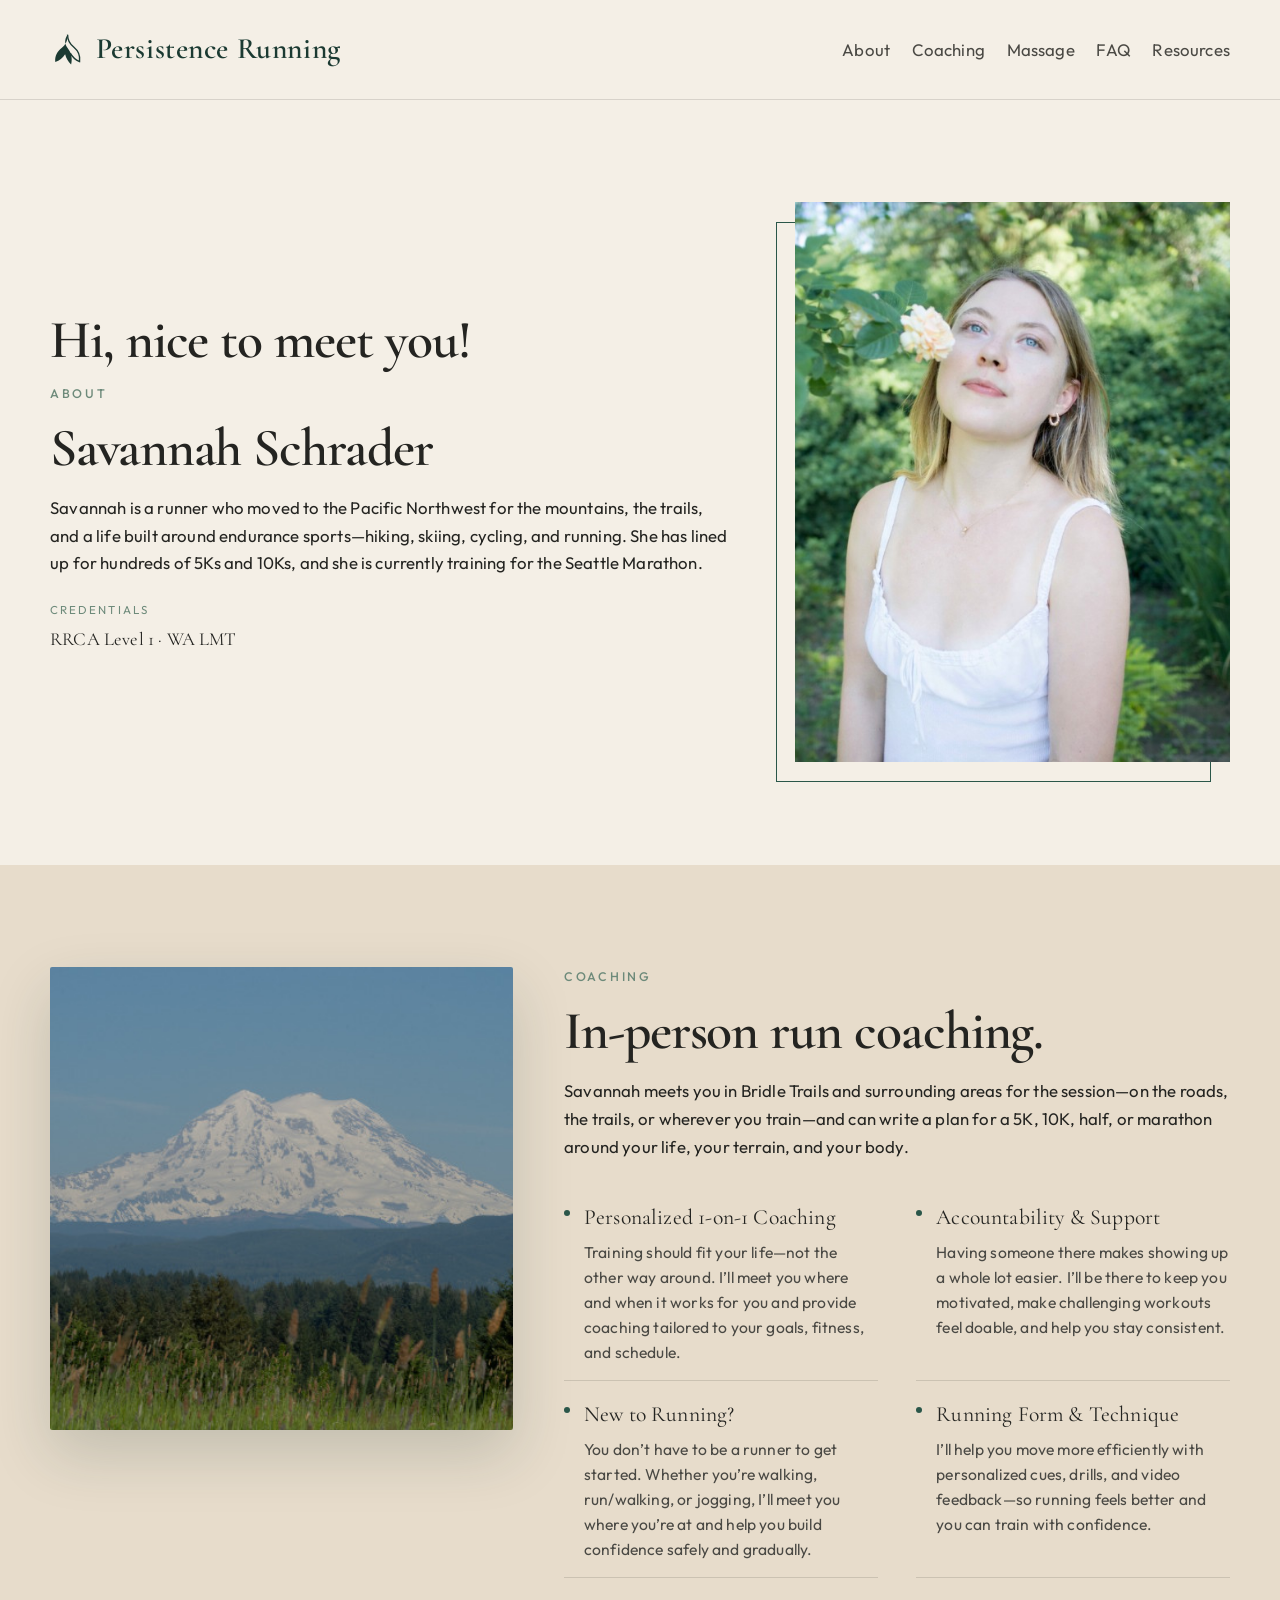
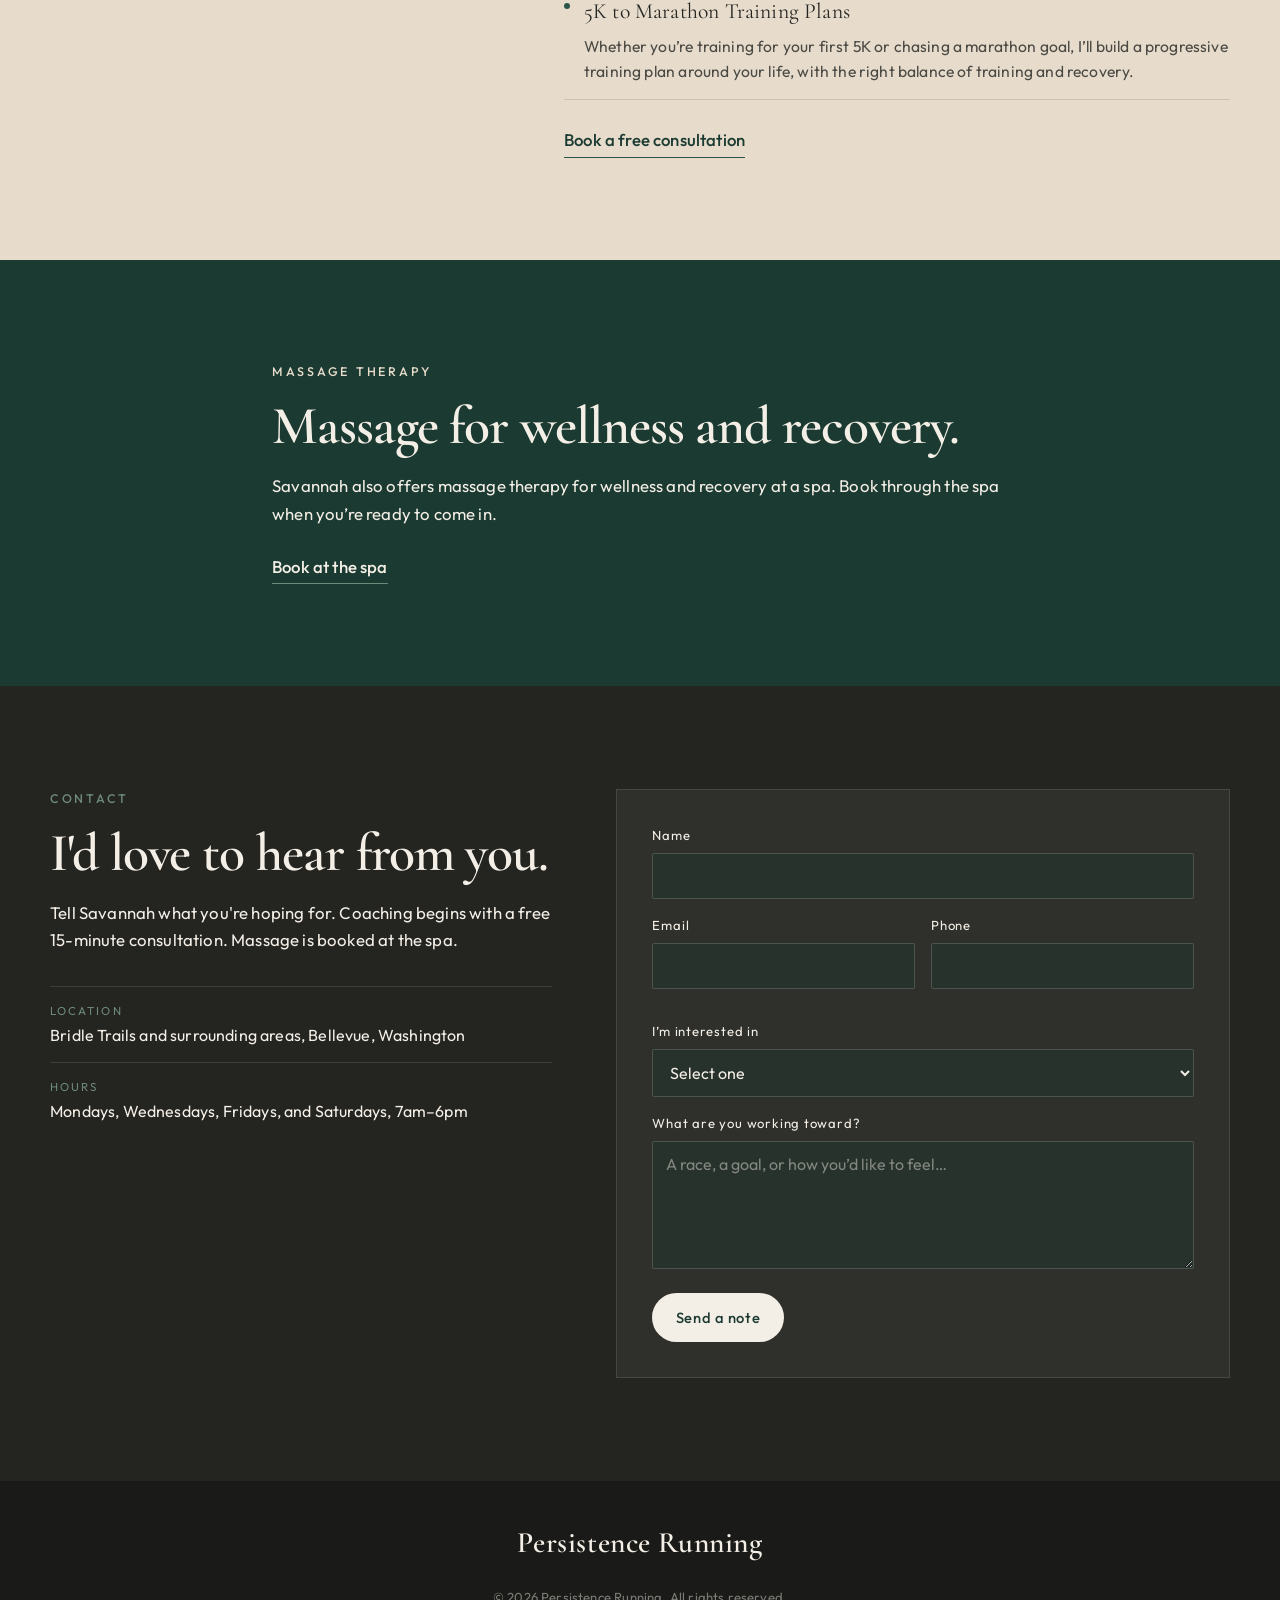
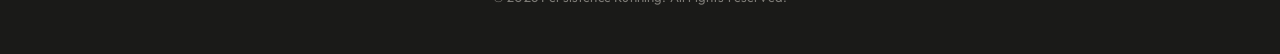
==== index.html @ 487864cf "Make the About greeting a large headline above the About label. Co-authored-by: Cursor <cursoragent@" ====
<!DOCTYPE html>
<html lang="en">
<head>
  <meta charset="UTF-8">
  <meta name="viewport" content="width=device-width, initial-scale=1.0">
  <title>Persistence Running · Bellevue Running Coach &amp; Licensed Massage Therapist</title>
  <meta name="description" content="Persistence Running is a premium Bellevue practice for personalized running coaching and massage therapy. Train with intention. Recover with care.">
  <meta name="theme-color" content="#1B3A32">
  <link rel="icon" href="assets/favicon.svg" type="image/svg+xml">
  <link rel="preconnect" href="https://fonts.googleapis.com">
  <link rel="preconnect" href="https://fonts.gstatic.com" crossorigin>
  <link href="https://fonts.googleapis.com/css2?family=Cormorant+Garamond:ital,wght@0,500;0,600;0,700;1,500;1,600&family=Outfit:wght@300;400;500;600&display=swap" rel="stylesheet">
  <link rel="stylesheet" href="css/styles.css">
</head>
<body>
  <a class="skip-link" href="#main">Skip to content</a>

  <header class="site-header" id="top">
    <div class="nav-wrap">
      <a class="logo" href="#top" aria-label="Persistence Running home">
        <svg class="logo-mark" viewBox="0 0 40 40" aria-hidden="true">
          <path d="M20 3c.4 6.2-2.2 11.4-6.8 15.2C8.4 22 5.2 27.4 6 34c4.8-1.6 8.6-4.6 11.2-8.8 1.2 4.6 3.4 8.4 6.8 11.8 1.8-7.2.2-13.6-4.2-19.2C16.6 13.4 16.2 8.6 20 3z" fill="currentColor"/>
          <path d="M20 3c-.2 5.8 2.8 10.8 7.2 14.4 4.6 3.8 7.4 9 6.4 16.2-4.6-2-8.2-5.2-10.6-9.6" fill="none" stroke="currentColor" stroke-width="1.6"/>
        </svg>
        <span class="logo-type">Persistence Running</span>
      </a>

      <button class="nav-toggle" type="button" aria-expanded="false" aria-controls="site-nav" aria-label="Open menu">
        <span></span>
        <span></span>
        <span></span>
      </button>

      <nav class="site-nav" id="site-nav" aria-label="Primary">
        <a href="#about">About</a>
        <a href="#coaching">Coaching</a>
        <a href="#massage">Massage</a>
        <a href="faq.html">FAQ</a>
        <a href="resources.html">Resources</a>
      </nav>
    </div>
  </header>

  <main id="main">
    <section class="section section-cream" id="about" aria-labelledby="about-heading">
      <div class="section-inner about-grid">
        <div class="about-copy reveal">
          <p class="about-greeting">Hi, nice to meet you!</p>
          <p class="eyebrow">About</p>
          <h1 id="about-heading">Savannah Schrader</h1>
          <p>Savannah is a runner who moved to the Pacific Northwest for the mountains, the trails, and a life built around endurance sports—hiking, skiing, cycling, and running. She has lined up for hundreds of 5Ks and 10Ks, and she is currently training for the Seattle Marathon.</p>
          <dl class="creds">
            <div>
              <dt>Credentials</dt>
              <dd>RRCA Level 1 · WA LMT</dd>
            </div>
          </dl>
        </div>
        <figure class="about-portrait reveal">
          <img src="assets/savannah-about.jpg" alt="Savannah in a garden, looking toward a pale rose">
        </figure>
      </div>
    </section>

    <section class="section section-sage" id="coaching" aria-labelledby="coaching-heading">
      <div class="section-inner coaching-layout">
        <figure class="media-frame coaching-photo reveal">
          <img src="assets/landscape.png" alt="A snow-capped Washington mountain beyond forested hills and a meadow" width="1600" height="1600">
        </figure>
        <div class="coaching-copy reveal">
          <p class="eyebrow">Coaching</p>
          <h2 id="coaching-heading">In-person run coaching.</h2>
          <p>Savannah meets you in Bridle Trails and surrounding areas for the session—on the roads, the trails, or wherever you train—and can write a plan for a 5K, 10K, half, or marathon around your life, your terrain, and your body.</p>
          <ul class="offering-list">
            <li>
              <span class="offering-name">Personalized 1-on-1 Coaching</span>
              <span class="offering-meta">Training should fit your life—not the other way around. I’ll meet you where and when it works for you and provide coaching tailored to your goals, fitness, and schedule.</span>
            </li>
            <li>
              <span class="offering-name">Accountability &amp; Support</span>
              <span class="offering-meta">Having someone there makes showing up a whole lot easier. I’ll be there to keep you motivated, make challenging workouts feel doable, and help you stay consistent.</span>
            </li>
            <li>
              <span class="offering-name">New to Running?</span>
              <span class="offering-meta">You don’t have to be a runner to get started. Whether you’re walking, run/walking, or jogging, I’ll meet you where you’re at and help you build confidence safely and gradually.</span>
            </li>
            <li>
              <span class="offering-name">Running Form &amp; Technique</span>
              <span class="offering-meta">I’ll help you move more efficiently with personalized cues, drills, and video feedback—so running feels better and you can train with confidence.</span>
            </li>
            <li>
              <span class="offering-name">5K to Marathon Training Plans</span>
              <span class="offering-meta">Whether you’re training for your first 5K or chasing a marathon goal, I’ll build a progressive training plan around your life, with the right balance of training and recovery.</span>
            </li>
          </ul>
          <a class="text-link" href="https://calendly.com/savannahschrader65/30min" target="_blank" rel="noopener noreferrer" data-calendly>Book a free consultation</a>
        </div>
      </div>
    </section>

    <section class="section section-forest" id="massage" aria-labelledby="massage-heading">
      <div class="section-inner copy-measure reveal">
        <p class="eyebrow">Massage therapy</p>
        <h2 id="massage-heading">Massage for wellness and recovery.</h2>
        <p>Savannah also offers massage therapy for wellness and recovery at a spa. Book through the spa when you’re ready to come in.</p>
        <a class="text-link text-link-cream" href="https://soleidayspa.zenoti.com/webstoreNew/services/cb7b73e6-0007-4b03-94de-fd883cde5e25" target="_blank" rel="noopener noreferrer">Book at the spa</a>
      </div>
    </section>

    <section class="section section-charcoal" id="contact" aria-labelledby="contact-heading">
      <div class="section-inner contact-grid">
        <div class="contact-copy reveal">
          <p class="eyebrow">Contact</p>
          <h2 id="contact-heading">I'd love to hear from you.</h2>
          <p>Tell Savannah what you're hoping for. Coaching begins with a free 15-minute consultation. Massage is booked at the spa.</p>
          <ul class="contact-details">
            <li>
              <span>Location</span>
              <a href="https://maps.google.com/?q=Bridle+Trails+Bellevue+WA" rel="noopener noreferrer">Bridle Trails and surrounding areas, Bellevue, Washington</a>
            </li>
            <li>
              <span>Hours</span>
              Mondays, Wednesdays, Fridays, and Saturdays, 7am–6pm
            </li>
          </ul>
        </div>

        <form class="contact-form reveal" id="contact-form" novalidate>
          <div class="field">
            <label for="name">Name</label>
            <input id="name" name="name" type="text" autocomplete="name" required>
          </div>
          <div class="field-row">
            <div class="field">
              <label for="email">Email</label>
              <input id="email" name="email" type="email" autocomplete="email" required>
            </div>
            <div class="field">
              <label for="phone">Phone</label>
              <input id="phone" name="phone" type="tel" autocomplete="tel">
            </div>
          </div>
          <div class="field">
            <label for="interest">I’m interested in</label>
            <select id="interest" name="interest" required>
              <option value="">Select one</option>
              <option value="consultation">Free 15-minute consultation</option>
              <option value="coaching">In-person run coaching</option>
              <option value="massage">Massage therapy</option>
              <option value="both">Coaching and massage</option>
            </select>
          </div>
          <div class="field">
            <label for="message">What are you working toward?</label>
            <textarea id="message" name="message" rows="4" required placeholder="A race, a goal, or how you’d like to feel…"></textarea>
          </div>
          <p class="form-error" id="form-error" hidden role="alert"></p>
          <button class="btn btn-cream" type="submit">Send a note</button>
        </form>

        <div class="form-success" id="form-success" hidden tabindex="-1">
          <p class="eyebrow">Received</p>
          <h3>Thank you. Savannah will be in touch.</h3>
        </div>
      </div>
    </section>
  </main>

  <footer class="site-footer">
    <div class="footer-inner">
      <p class="logo-type">Persistence Running</p>
      <p class="footer-fine">© <span id="year"></span> Persistence Running. All rights reserved.</p>
    </div>
  </footer>

  <script src="js/main.js"></script>
</body>
</html>
---- css/styles.css ----
:root {
  --forest: #1b3a32;
  --forest-mid: #2a5649;
  --sage: #6d8a7a;
  --cream: #f4efe6;
  --cream-deep: #e7dccb;
  --charcoal: #242421;
  --charcoal-soft: #4a4944;
  --ink: #1f1e1b;
  --white: #fbf8f2;
  --line: rgba(36, 36, 33, 0.14);
  --shadow: 0 24px 60px rgba(27, 58, 50, 0.18);
  --serif: "Cormorant Garamond", "Times New Roman", serif;
  --sans: "Outfit", system-ui, sans-serif;
  --header-h: 6.25rem;
  --ease: cubic-bezier(0.22, 1, 0.36, 1);
}

*,
*::before,
*::after {
  box-sizing: border-box;
}

html {
  scroll-behavior: smooth;
}

body {
  margin: 0;
  color: var(--charcoal);
  background: var(--cream);
  font-family: var(--sans);
  font-weight: 400;
  font-size: 1.05rem;
  line-height: 1.65;
  letter-spacing: 0.01em;
}

img {
  max-width: 100%;
  height: auto;
  display: block;
}

a {
  color: inherit;
}

h1,
h2,
h3 {
  font-family: var(--serif);
  font-weight: 600;
  line-height: 1.12;
  letter-spacing: -0.02em;
  margin: 0 0 1rem;
}

h1 {
  font-size: clamp(2.8rem, 7vw, 5.6rem);
}

.section h1,
h2 {
  font-size: clamp(2rem, 4.4vw, 3.35rem);
}

p {
  margin: 0 0 1.15rem;
}

p:last-child {
  margin-bottom: 0;
}

.skip-link {
  position: absolute;
  left: 1rem;
  top: -4rem;
  z-index: 100;
  background: var(--cream);
  color: var(--forest);
  padding: 0.6rem 1rem;
}

.skip-link:focus {
  top: 1rem;
}

.eyebrow {
  margin: 0 0 0.85rem;
  font-size: 0.78rem;
  font-weight: 500;
  letter-spacing: 0.22em;
  text-transform: uppercase;
  color: var(--sage);
}

.about-greeting {
  font-family: var(--serif);
  font-weight: 600;
  font-size: clamp(2rem, 4.4vw, 3.35rem);
  line-height: 1.12;
  letter-spacing: -0.02em;
  text-transform: none;
  color: inherit;
  margin: 0 0 0.85rem;
}

.about-copy h1 {
  margin-top: 0;
}

.lede {
  max-width: 36rem;
  font-size: 1.12rem;
  font-weight: 300;
  color: rgba(244, 239, 230, 0.86);
}

.btn {
  display: inline-flex;
  align-items: center;
  justify-content: center;
  min-height: 3.1rem;
  padding: 0.7rem 1.4rem;
  border: 1px solid transparent;
  border-radius: 999px;
  font-family: var(--sans);
  font-size: 0.92rem;
  font-weight: 500;
  letter-spacing: 0.04em;
  text-decoration: none;
  cursor: pointer;
  transition: transform 0.25s var(--ease), background 0.25s var(--ease), color 0.25s var(--ease), border-color 0.25s var(--ease);
}

.btn:hover {
  transform: translateY(-1px);
}

.btn-cream {
  background: var(--cream);
  color: var(--forest);
}

.btn-cream:hover {
  background: var(--white);
}

.btn-ghost {
  background: transparent;
  border-color: rgba(244, 239, 230, 0.45);
  color: var(--cream);
}

.btn-ghost:hover {
  border-color: var(--cream);
  background: rgba(244, 239, 230, 0.08);
}

.text-link {
  display: inline-flex;
  margin-top: 0.4rem;
  color: var(--forest);
  font-weight: 500;
  text-decoration: none;
  border-bottom: 1px solid var(--forest-mid);
  padding-bottom: 0.15rem;
}

.text-link-cream {
  color: var(--cream);
  border-bottom-color: var(--sage);
}

.site-header {
  position: sticky;
  top: 0;
  z-index: 40;
  height: var(--header-h);
  overflow: visible;
  background: var(--cream);
  border-bottom: 1px solid var(--line);
}

.nav-wrap {
  width: min(1180px, calc(100% - 2rem));
  height: 100%;
  margin: 0 auto;
  display: flex;
  align-items: center;
  justify-content: space-between;
  gap: 1rem;
}

.logo {
  display: flex;
  align-items: center;
  gap: 0.65rem;
  color: var(--forest);
  text-decoration: none;
}

.logo-mark {
  width: 2.2rem;
  height: 2.2rem;
}

.logo-type {
  font-family: var(--serif);
  font-size: 1.85rem;
  font-weight: 600;
  letter-spacing: 0.02em;
}

.site-nav {
  display: flex;
  align-items: center;
  gap: 1.35rem;
}

.site-nav a {
  color: var(--charcoal-soft);
  text-decoration: none;
  font-size: 1.05rem;
  font-weight: 400;
}

.site-nav a:hover,
.site-nav a:focus-visible,
.site-nav a[aria-current="page"] {
  color: var(--forest);
}

.nav-cta {
  padding: 0.55rem 1rem;
  border-radius: 999px;
  background: var(--forest);
  color: var(--cream) !important;
}

.nav-toggle {
  display: none;
  width: 2.6rem;
  height: 2.6rem;
  padding: 0;
  border: 0;
  background: transparent;
  cursor: pointer;
}

.nav-toggle span {
  display: block;
  width: 1.3rem;
  height: 1.5px;
  margin: 5px auto;
  background: var(--forest);
  transition: transform 0.25s var(--ease), opacity 0.2s ease;
}

.hero {
  display: flex;
  align-items: center;
  justify-content: center;
  height: min(70vh, 38rem);
  overflow: hidden;
  background: #c5d2de;
}

.hero-photo {
  display: block;
  width: auto;
  height: 100%;
  max-width: 100%;
  object-fit: contain;
  object-position: center;
}

.hero-place {
  position: absolute;
  top: 2.2rem;
  right: 4%;
  margin: 0;
  writing-mode: vertical-rl;
  transform: rotate(180deg);
  letter-spacing: 0.28em;
  text-transform: uppercase;
  font-size: 0.72rem;
  color: rgba(244, 239, 230, 0.72);
}

.hero-copy {
  position: relative;
  z-index: 1;
  width: min(1180px, calc(100% - 2rem));
  margin: 0 auto 4.2rem;
}

.hero-copy .eyebrow {
  color: var(--cream-deep);
}

.hero-actions {
  display: flex;
  flex-wrap: wrap;
  gap: 0.8rem;
  margin-top: 1.8rem;
}

.site-intro {
  padding: 0;
  background: var(--forest);
  color: var(--cream);
}

.site-intro .eyebrow {
  color: var(--cream-deep);
}

.site-intro h1 {
  max-width: 16ch;
  font-size: clamp(2.2rem, 5.6vw, 4.2rem);
  color: var(--cream);
}

.intro-lede {
  max-width: 38rem;
  margin-bottom: 0;
  font-size: 1.12rem;
  font-weight: 300;
  color: rgba(244, 239, 230, 0.86);
}

.intro-links {
  display: flex;
  flex-wrap: wrap;
  gap: 0.7rem;
  margin: 1.8rem 0 0;
  padding: 0;
  list-style: none;
}

.intro-links a {
  display: inline-flex;
  align-items: center;
  min-height: 2.6rem;
  padding: 0.4rem 1rem;
  border: 1px solid rgba(244, 239, 230, 0.35);
  border-radius: 999px;
  color: var(--cream);
  text-decoration: none;
  font-size: 0.92rem;
}

.intro-links a:hover,
.intro-links a:focus-visible {
  background: rgba(244, 239, 230, 0.1);
  border-color: var(--cream);
}

.section {
  padding: clamp(4.5rem, 8vw, 7.5rem) 0;
}

.section-inner {
  width: min(1180px, calc(100% - 2rem));
  margin: 0 auto;
}

.section-cream {
  background: var(--cream);
}

.section-forest {
  background: var(--forest);
  color: var(--cream);
}

.section-forest .eyebrow {
  color: var(--cream-deep);
}

.section-sage {
  background: var(--cream-deep);
}

.section-charcoal {
  background: var(--charcoal);
  color: var(--cream);
}

.section-charcoal .eyebrow {
  color: var(--sage);
}

.split {
  display: grid;
  grid-template-columns: 0.92fr 1.08fr;
  gap: clamp(2rem, 5vw, 4.5rem);
  align-items: center;
}

.split-start {
  align-items: start;
}

.coaching-layout {
  display: grid;
  grid-template-columns: minmax(16rem, 0.82fr) 1.18fr;
  gap: clamp(1.8rem, 4vw, 3.5rem);
  align-items: start;
}

.coaching-photo {
  position: sticky;
  top: calc(var(--header-h) + 1.2rem);
}

.media-frame.coaching-photo img {
  width: 100%;
  height: auto;
  object-fit: contain;
}

.split-reverse {
  grid-template-columns: 1.08fr 0.92fr;
}

.copy-measure {
  max-width: 46rem;
}

.split-reverse .media-frame {
  order: 2;
}

.media-frame {
  margin: 0;
}

.media-frame img {
  width: 100%;
  height: min(70vh, 560px);
  object-fit: cover;
  border-radius: 2px;
  box-shadow: var(--shadow);
}

.offering-list {
  list-style: none;
  margin: 1.5rem 0 1.25rem;
  padding: 0;
  display: grid;
  grid-template-columns: 1fr 1fr;
  column-gap: 2.4rem;
}

.offering-list li {
  display: grid;
  grid-template-columns: 0.7rem 1fr;
  column-gap: 0.55rem;
  row-gap: 0.28rem;
  align-content: start;
  padding: 0.95rem 0;
  border-bottom: 1px solid var(--line);
}

.offering-list li::before {
  content: "";
  width: 6px;
  height: 6px;
  margin-top: 0.62rem;
  border-radius: 50%;
  background: var(--forest-mid);
}

.offering-list .offering-name,
.offering-list .offering-meta {
  grid-column: 2;
}

.offering-list li:last-child {
  grid-column: 1 / -1;
}

.offering-name {
  font-family: var(--serif);
  font-size: 1.35rem;
}

.offering-meta {
  font-size: 0.98rem;
  line-height: 1.6;
  color: var(--charcoal-soft);
}

.faq-list {
  margin-top: 1.8rem;
  border-top: 1px solid var(--line);
}

.faq-list details {
  border-bottom: 1px solid var(--line);
}

.faq-list summary {
  cursor: pointer;
  font-family: var(--serif);
  font-size: 1.35rem;
  padding: 1.15rem 0;
  list-style: none;
}

.faq-list summary::-webkit-details-marker {
  display: none;
}

.faq-list details p {
  margin: 0 0 1.2rem;
  color: var(--charcoal-soft);
}

.resource-page {
  min-height: calc(100vh - var(--header-h) - 8rem);
}

.resource-groups {
  display: grid;
  gap: clamp(2.4rem, 5vw, 4rem);
  margin-top: 2.2rem;
}

.resource-group h3 {
  font-size: clamp(1.6rem, 3vw, 2.1rem);
  margin-bottom: 0.35rem;
}

.resource-list {
  list-style: none;
  margin: 0.8rem 0 0;
  padding: 0;
  border-top: 1px solid var(--line);
}

.resource-list:empty::after {
  display: block;
  padding: 1.1rem 0;
  color: var(--charcoal-soft);
  content: attr(data-empty);
}

.resource-list li {
  border-bottom: 1px solid var(--line);
}

.resource-list a {
  display: grid;
  gap: 0.2rem;
  padding: 1rem 0;
  text-decoration: none;
}

.resource-list a:hover .resource-title,
.resource-list a:focus-visible .resource-title {
  color: var(--forest-mid);
}

.resource-title {
  font-family: var(--serif);
  font-size: 1.35rem;
  color: var(--ink);
}

.resource-note {
  font-size: 0.92rem;
  color: var(--charcoal-soft);
}

.about-grid {
  display: grid;
  grid-template-columns: 1.22fr 0.78fr;
  gap: clamp(2rem, 5vw, 4.5rem);
  align-items: center;
}

.about-portrait {
  position: relative;
  margin: 0;
}

.about-portrait::after {
  content: "";
  position: absolute;
  inset: 1.2rem 1.2rem -1.2rem -1.2rem;
  border: 1px solid var(--forest-mid);
  z-index: 0;
}

.about-portrait img {
  position: relative;
  z-index: 1;
  width: 100%;
  height: min(68vh, 560px);
  object-fit: cover;
  object-position: 58% 28%;
}

.creds {
  display: grid;
  grid-template-columns: 1fr;
  gap: 1rem;
  margin: 1.4rem 0 0;
}

.creds dt {
  font-size: 0.72rem;
  letter-spacing: 0.18em;
  text-transform: uppercase;
  color: var(--sage);
}

.creds dd {
  margin: 0.35rem 0 0;
  font-family: var(--serif);
  font-size: 1.15rem;
}

.contact-grid {
  display: grid;
  grid-template-columns: 0.9fr 1.1fr;
  gap: clamp(2rem, 5vw, 4.5rem);
  align-items: start;
}

.contact-details {
  list-style: none;
  margin: 2rem 0 0;
  padding: 0;
}

.contact-details li {
  display: grid;
  gap: 0.15rem;
  padding: 0.85rem 0;
  border-top: 1px solid rgba(244, 239, 230, 0.12);
  font-size: 1rem;
}

.contact-details span {
  font-size: 0.72rem;
  letter-spacing: 0.18em;
  text-transform: uppercase;
  color: var(--sage);
}

.contact-details a {
  color: var(--cream);
  text-decoration: none;
}

.contact-form,
.form-success {
  background: rgba(244, 239, 230, 0.05);
  border: 1px solid rgba(244, 239, 230, 0.12);
  padding: clamp(1.4rem, 3vw, 2.2rem);
}

.field,
.field-row {
  margin-bottom: 1rem;
}

.field-row {
  display: grid;
  grid-template-columns: 1fr 1fr;
  gap: 1rem;
}

.field label {
  display: block;
  margin-bottom: 0.4rem;
  font-size: 0.82rem;
  letter-spacing: 0.06em;
}

.field input,
.field select,
.field textarea {
  width: 100%;
  border: 1px solid rgba(244, 239, 230, 0.18);
  background: rgba(27, 58, 50, 0.35);
  color: var(--cream);
  border-radius: 2px;
  padding: 0.75rem 0.8rem;
  font-family: var(--sans);
  font-size: 1rem;
  color-scheme: dark;
}

.field option {
  color: var(--charcoal);
  background: var(--cream);
}

.field textarea {
  resize: vertical;
  min-height: 8rem;
}

.field input::placeholder,
.field textarea::placeholder {
  color: rgba(244, 239, 230, 0.45);
}

.field input:focus,
.field select:focus,
.field textarea:focus {
  outline: 2px solid var(--cream-deep);
  outline-offset: 2px;
}

.field input.is-invalid,
.field select.is-invalid,
.field textarea.is-invalid {
  border-color: #e2b7a4;
}

.form-error {
  color: #e2b7a4;
  font-size: 0.9rem;
}

.form-success h3 {
  font-size: 2rem;
}

.form-success[hidden],
.contact-form[hidden] {
  display: none;
}

.site-footer {
  background: #1a1a18;
  color: rgba(244, 239, 230, 0.72);
  padding: 2.4rem 0 2.8rem;
  text-align: center;
}

.footer-inner {
  width: min(1180px, calc(100% - 2rem));
  margin: 0 auto;
}

.site-footer .logo-type {
  color: var(--cream);
  margin-bottom: 0.4rem;
}

.footer-fine {
  margin-top: 1.2rem;
  font-size: 0.82rem;
  color: rgba(244, 239, 230, 0.45);
}

.reveal {
  opacity: 0;
  transform: translateY(18px);
  animation: rise 0.8s var(--ease) forwards;
}

.reveal:nth-child(2) {
  animation-delay: 0.08s;
}

.reveal:nth-child(3) {
  animation-delay: 0.16s;
}

@keyframes rise {
  to {
    opacity: 1;
    transform: none;
  }
}

:focus-visible {
  outline: 2px solid var(--forest-mid);
  outline-offset: 3px;
}

@media (max-width: 1100px) {
  .nav-toggle {
    display: block;
    z-index: 60;
  }

  .site-nav {
    position: fixed;
    top: 0;
    left: 0;
    right: 0;
    bottom: 0;
    z-index: 50;
    width: 100%;
    height: 100vh;
    height: 100dvh;
    display: flex;
    flex-direction: column;
    justify-content: center;
    align-items: flex-start;
    gap: 1.4rem;
    padding: 5rem 2rem 2rem;
    background: var(--cream);
    transform: translateX(100%);
    transition: transform 0.35s var(--ease);
  }

  .site-nav.is-open {
    transform: none;
  }

  .site-nav a {
    font-family: var(--serif);
    font-size: 2rem;
    color: var(--forest);
  }

  .nav-cta {
    margin-top: 0.4rem;
    font-family: var(--sans) !important;
    font-size: 1rem !important;
  }

  .nav-toggle[aria-expanded="true"] span:nth-child(1) {
    transform: translateY(6.5px) rotate(45deg);
  }

  .nav-toggle[aria-expanded="true"] span:nth-child(2) {
    opacity: 0;
  }

  .nav-toggle[aria-expanded="true"] span:nth-child(3) {
    transform: translateY(-6.5px) rotate(-45deg);
  }
}

@media (max-width: 900px) {
  .split,
  .split-reverse,
  .about-grid,
  .contact-grid,
  .creds,
  .field-row,
  .offering-list,
  .coaching-layout {
    grid-template-columns: 1fr;
  }

  .split-reverse .media-frame {
    order: 0;
  }

  .hero-place {
    display: none;
  }

  .hero-copy {
    margin-bottom: 3.4rem;
  }

  .coaching-photo {
    position: static;
  }

  .about-portrait {
    order: -1;
  }

  .about-portrait::after {
    display: none;
  }

  .about-portrait img {
    height: 52vw;
    min-height: 240px;
  }
}

@media (prefers-reduced-motion: reduce) {
  html {
    scroll-behavior: auto;
  }

  .reveal,
  .btn {
    animation: none;
    opacity: 1;
    transform: none;
    transition: none;
  }
}
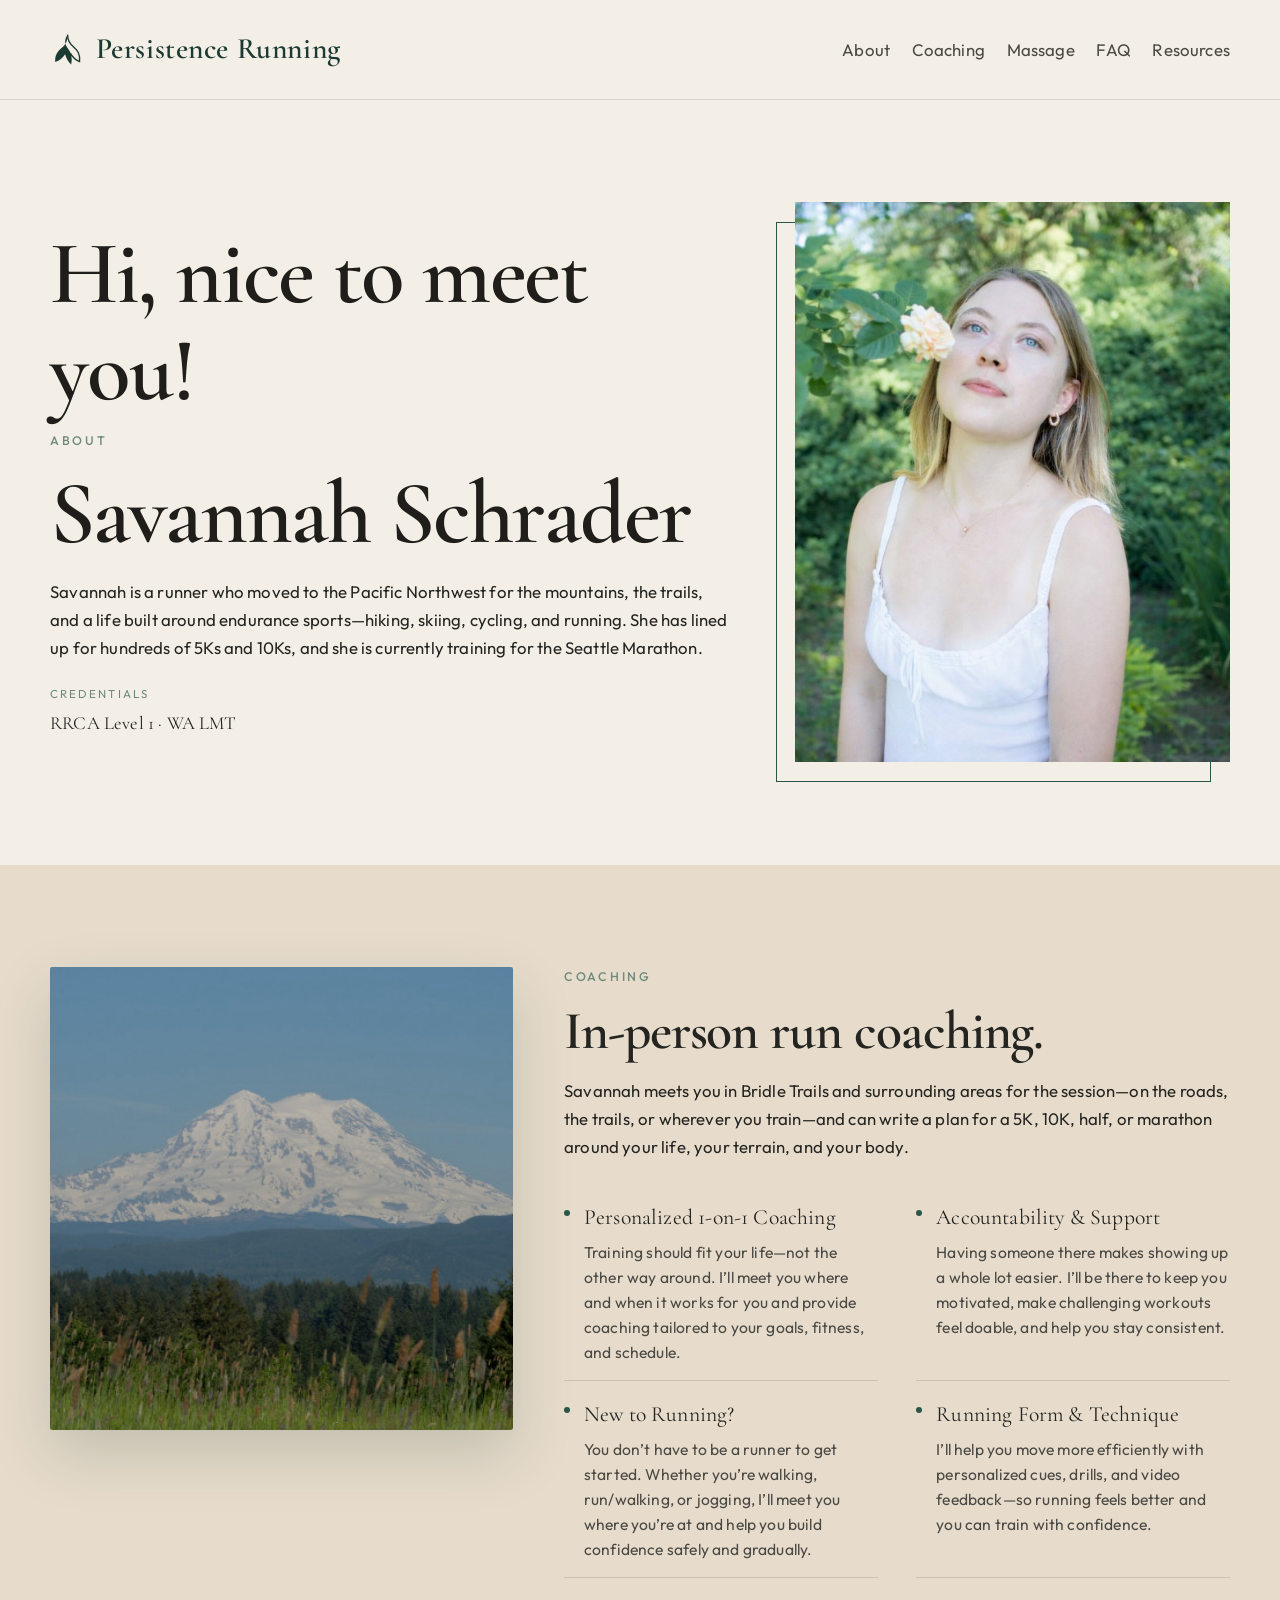
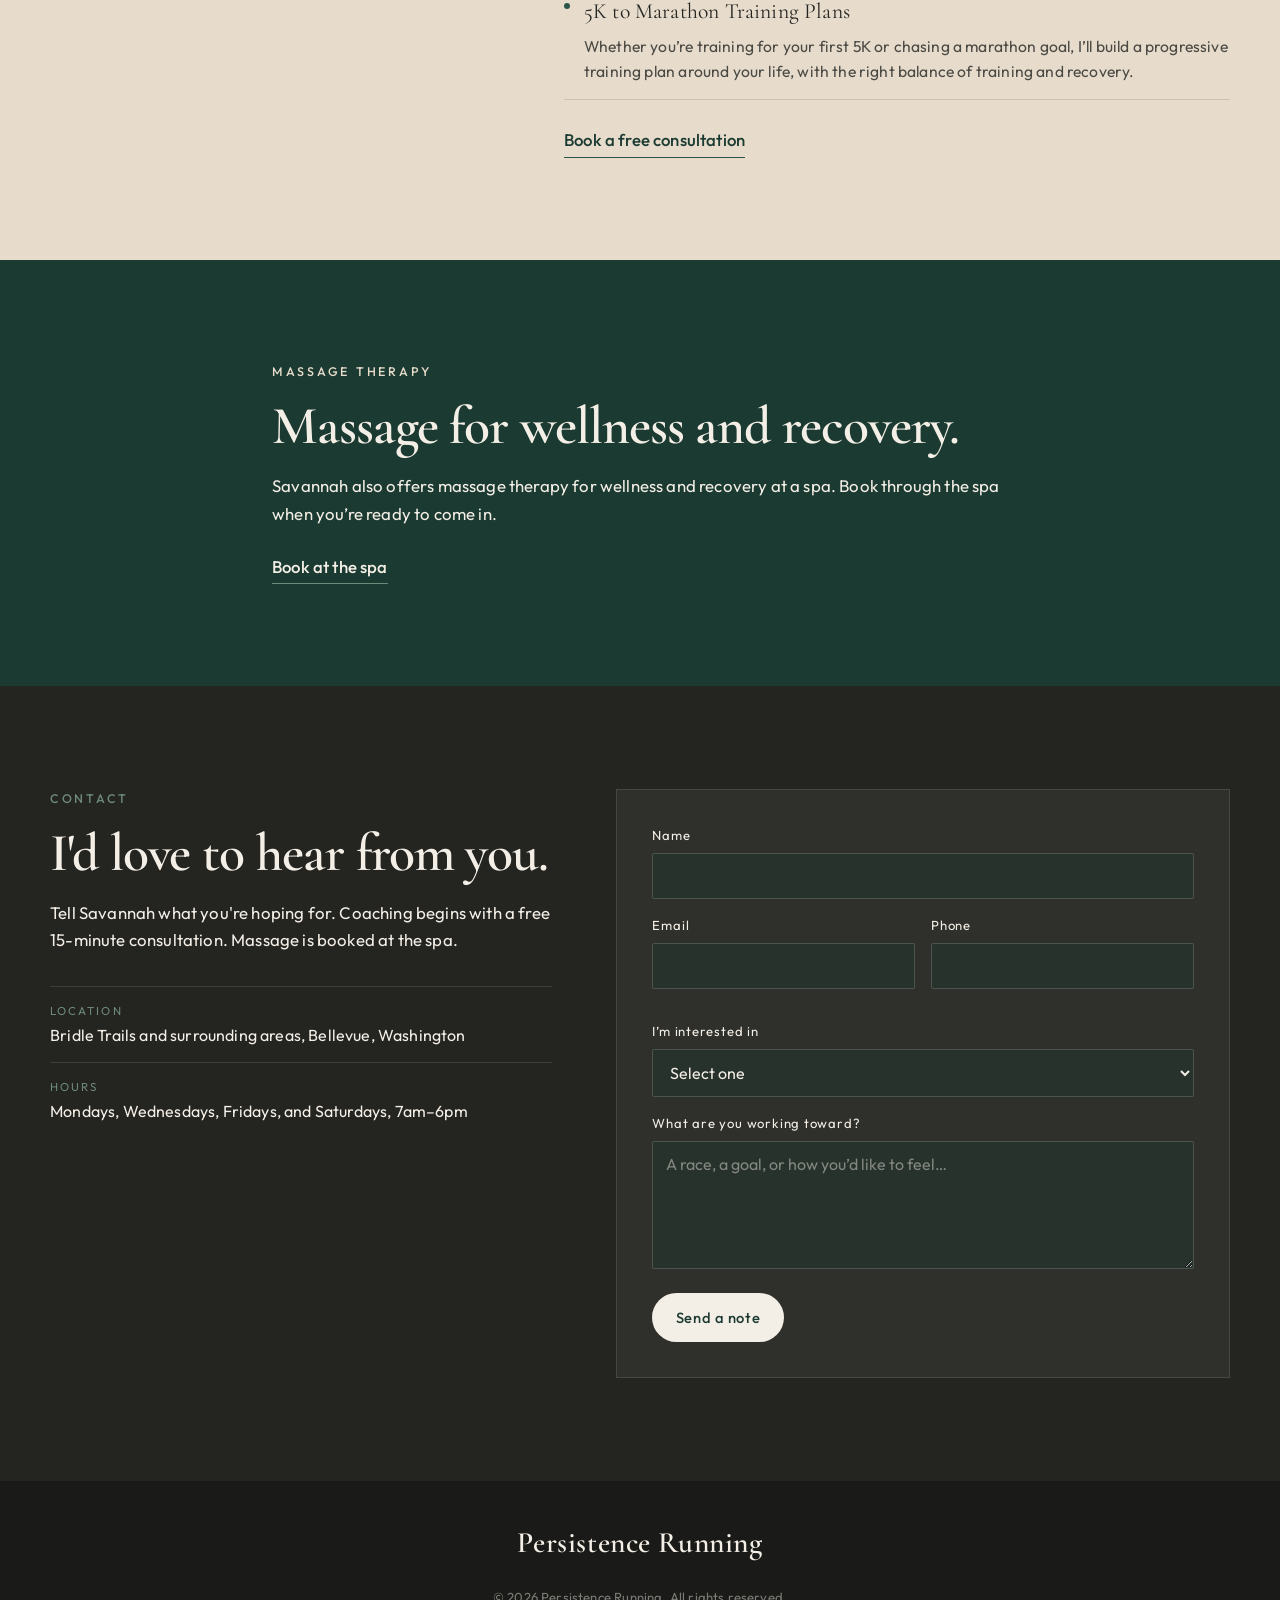
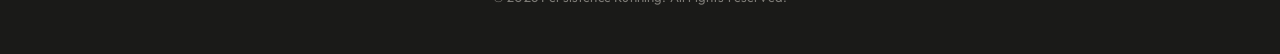
==== commit 94aa4ea9: "Match the About greeting to the same large type as the name. Co-authored-by: Cursor <cursoragent@cur" ====
--- a/index.html
+++ b/index.html
@@ -45,9 +45,9 @@
     <section class="section section-cream" id="about" aria-labelledby="about-heading">
       <div class="section-inner about-grid">
         <div class="about-copy reveal">
-          <p class="about-greeting">Hi, nice to meet you!</p>
+          <p class="about-display">Hi, nice to meet you!</p>
           <p class="eyebrow">About</p>
-          <h1 id="about-heading">Savannah Schrader</h1>
+          <h1 id="about-heading" class="about-display">Savannah Schrader</h1>
           <p>Savannah is a runner who moved to the Pacific Northwest for the mountains, the trails, and a life built around endurance sports—hiking, skiing, cycling, and running. She has lined up for hundreds of 5Ks and 10Ks, and she is currently training for the Seattle Marathon.</p>
           <dl class="creds">
             <div>
--- a/css/styles.css
+++ b/css/styles.css
@@ -97,19 +97,19 @@
   color: var(--sage);
 }
 
-.about-greeting {
+.about-copy .about-display {
   font-family: var(--serif);
   font-weight: 600;
-  font-size: clamp(2rem, 4.4vw, 3.35rem);
-  line-height: 1.12;
+  font-size: clamp(2.8rem, 7vw, 5.6rem);
+  line-height: 1.08;
   letter-spacing: -0.02em;
   text-transform: none;
-  color: inherit;
-  margin: 0 0 0.85rem;
-}
-
-.about-copy h1 {
-  margin-top: 0;
+  color: var(--ink);
+  margin: 0 0 0.75rem;
+}
+
+.about-copy h1.about-display {
+  margin-bottom: 1rem;
 }
 
 .lede {
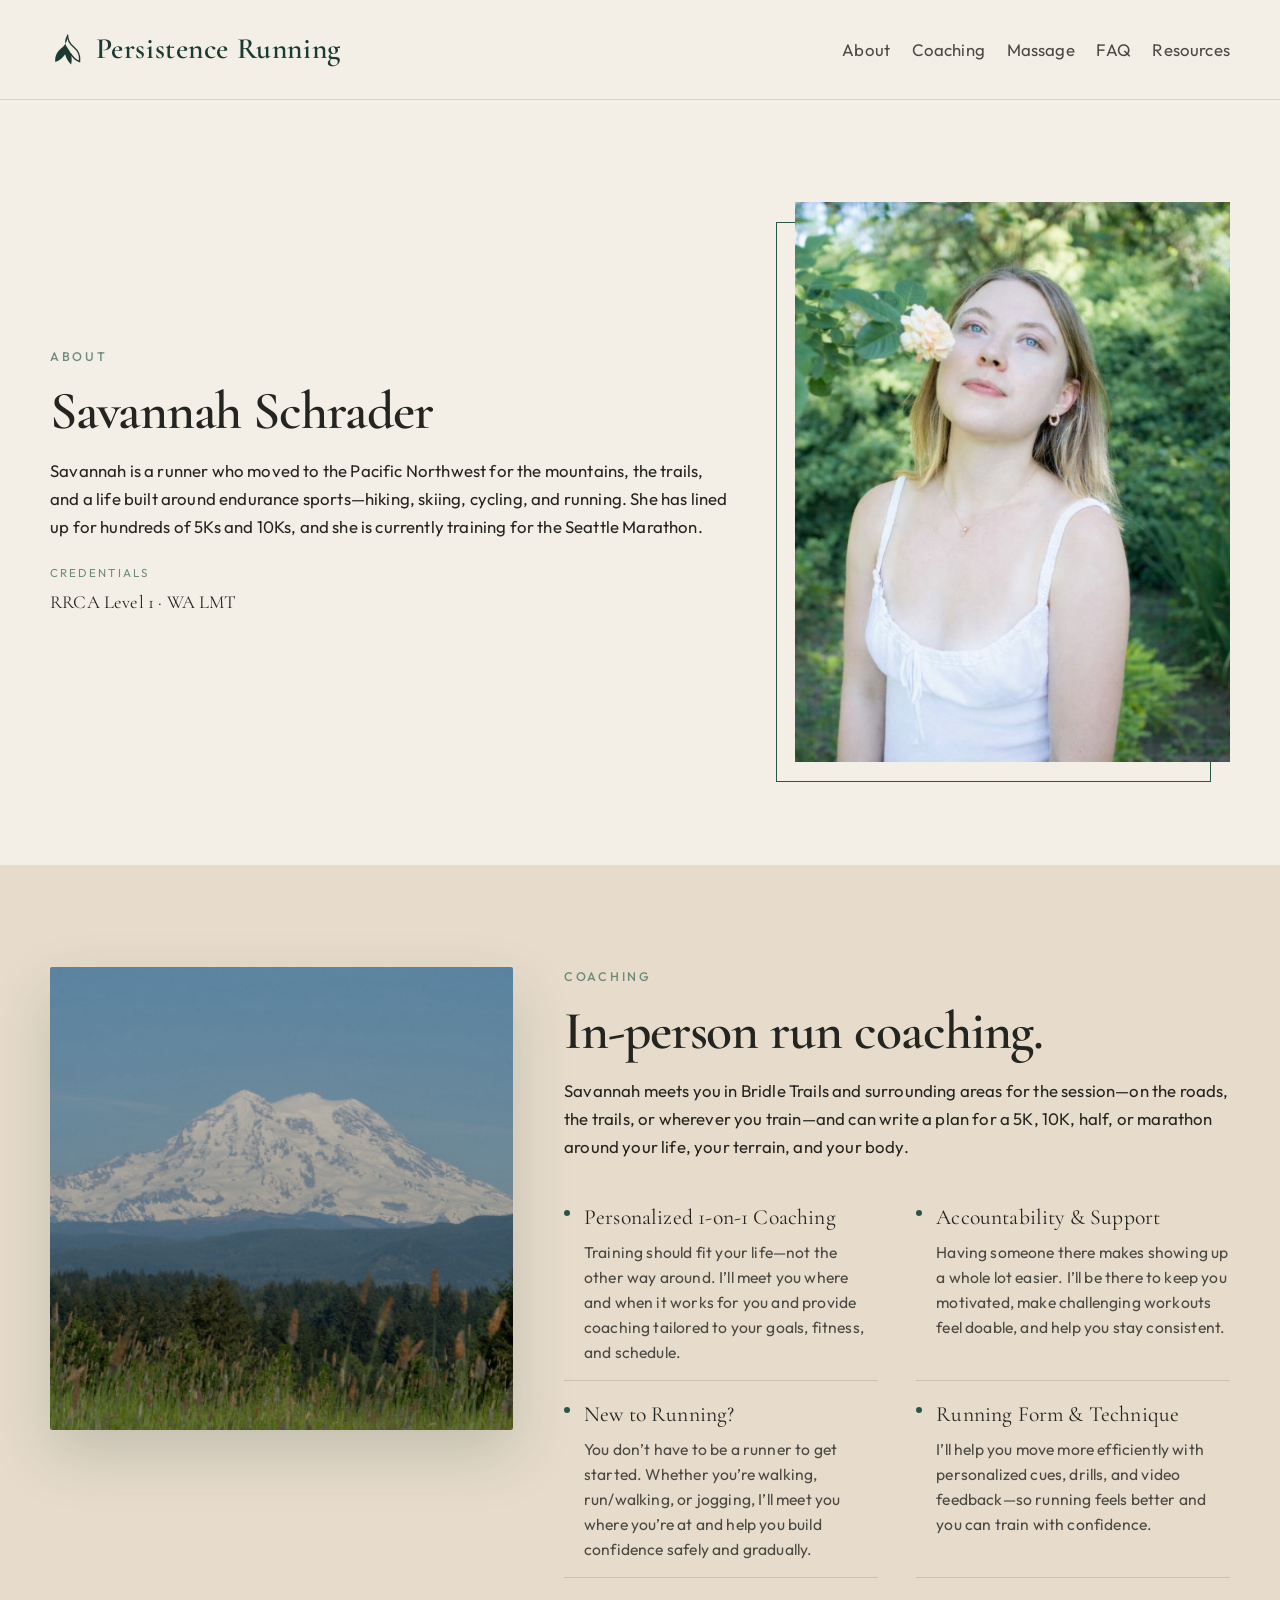
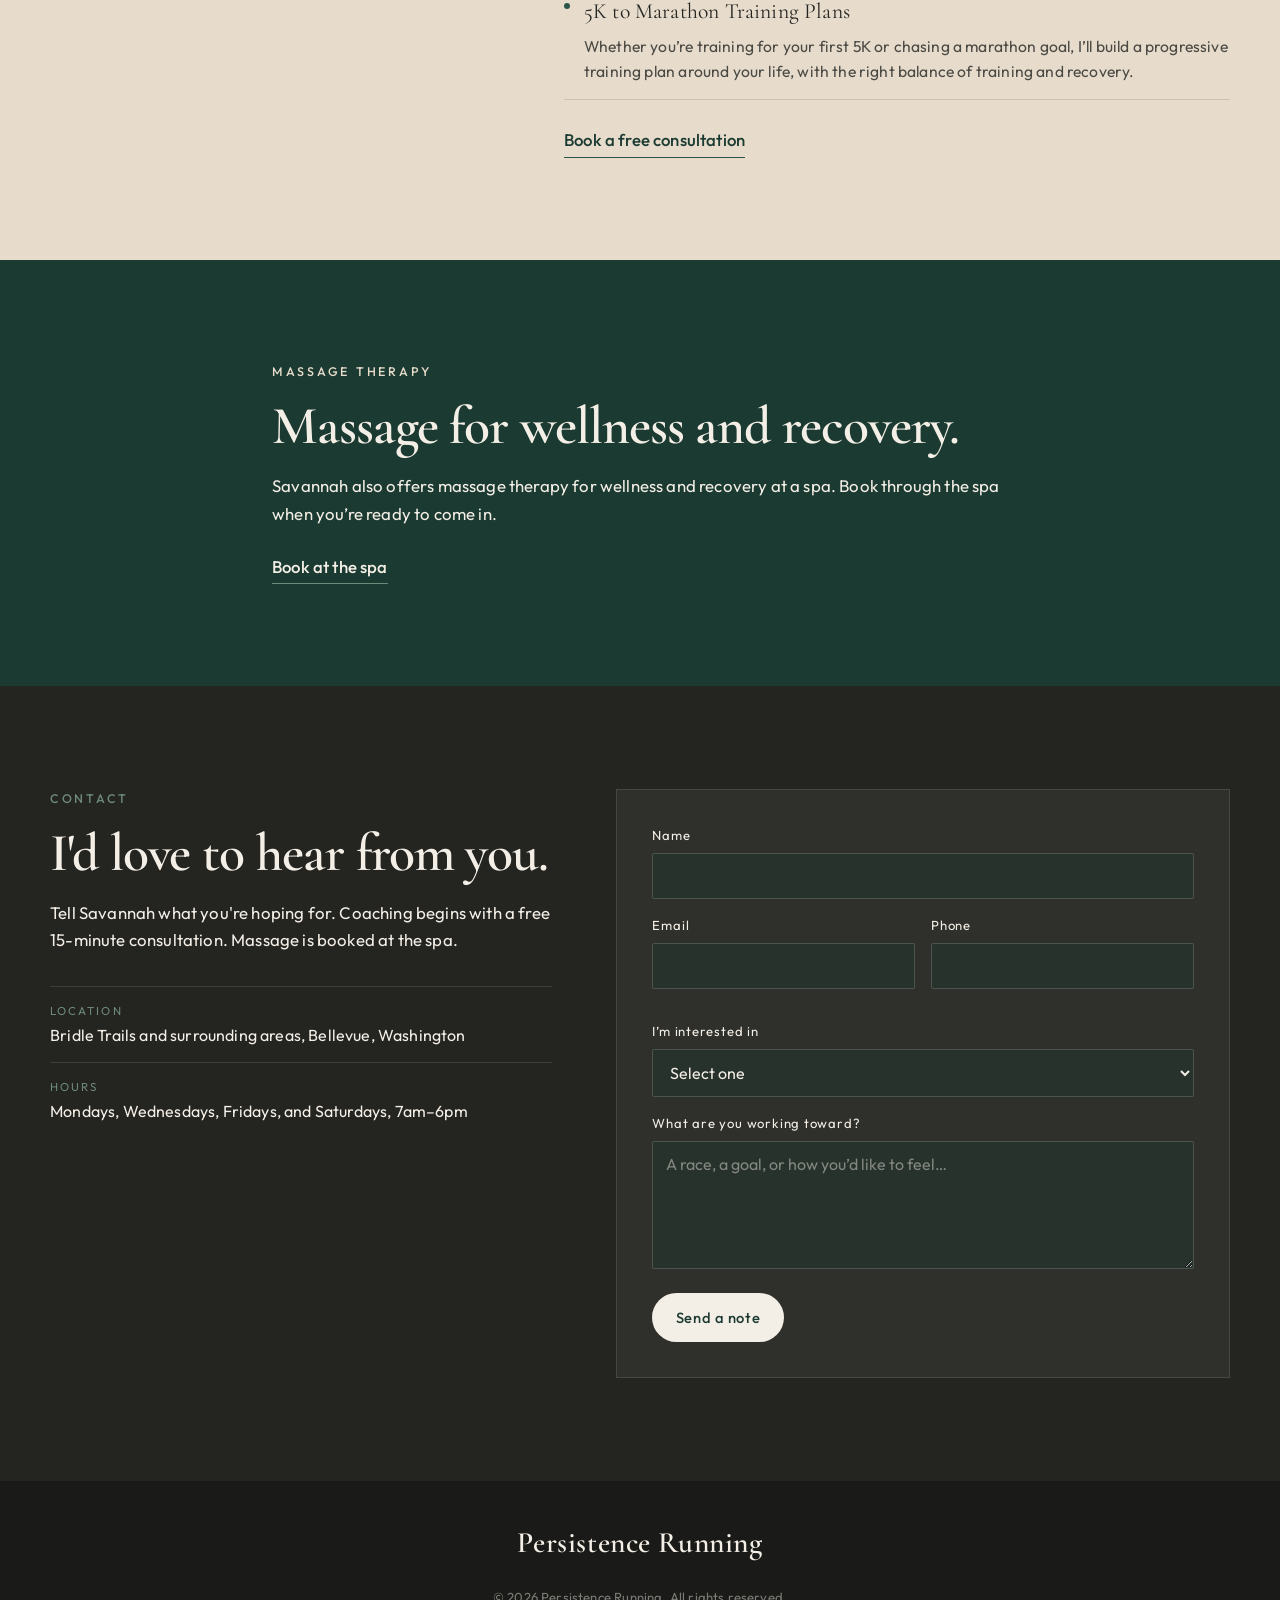
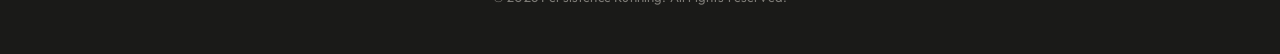
==== commit af0a7148: "Remove the About greeting and restore the original heading. Co-authored-by: Cursor <cursoragent@curs" ====
--- a/index.html
+++ b/index.html
@@ -45,9 +45,8 @@
     <section class="section section-cream" id="about" aria-labelledby="about-heading">
       <div class="section-inner about-grid">
         <div class="about-copy reveal">
-          <p class="about-display">Hi, nice to meet you!</p>
           <p class="eyebrow">About</p>
-          <h1 id="about-heading" class="about-display">Savannah Schrader</h1>
+          <h1 id="about-heading">Savannah Schrader</h1>
           <p>Savannah is a runner who moved to the Pacific Northwest for the mountains, the trails, and a life built around endurance sports—hiking, skiing, cycling, and running. She has lined up for hundreds of 5Ks and 10Ks, and she is currently training for the Seattle Marathon.</p>
           <dl class="creds">
             <div>
--- a/css/styles.css
+++ b/css/styles.css
@@ -95,21 +95,6 @@
   letter-spacing: 0.22em;
   text-transform: uppercase;
   color: var(--sage);
-}
-
-.about-copy .about-display {
-  font-family: var(--serif);
-  font-weight: 600;
-  font-size: clamp(2.8rem, 7vw, 5.6rem);
-  line-height: 1.08;
-  letter-spacing: -0.02em;
-  text-transform: none;
-  color: var(--ink);
-  margin: 0 0 0.75rem;
-}
-
-.about-copy h1.about-display {
-  margin-bottom: 1rem;
 }
 
 .lede {
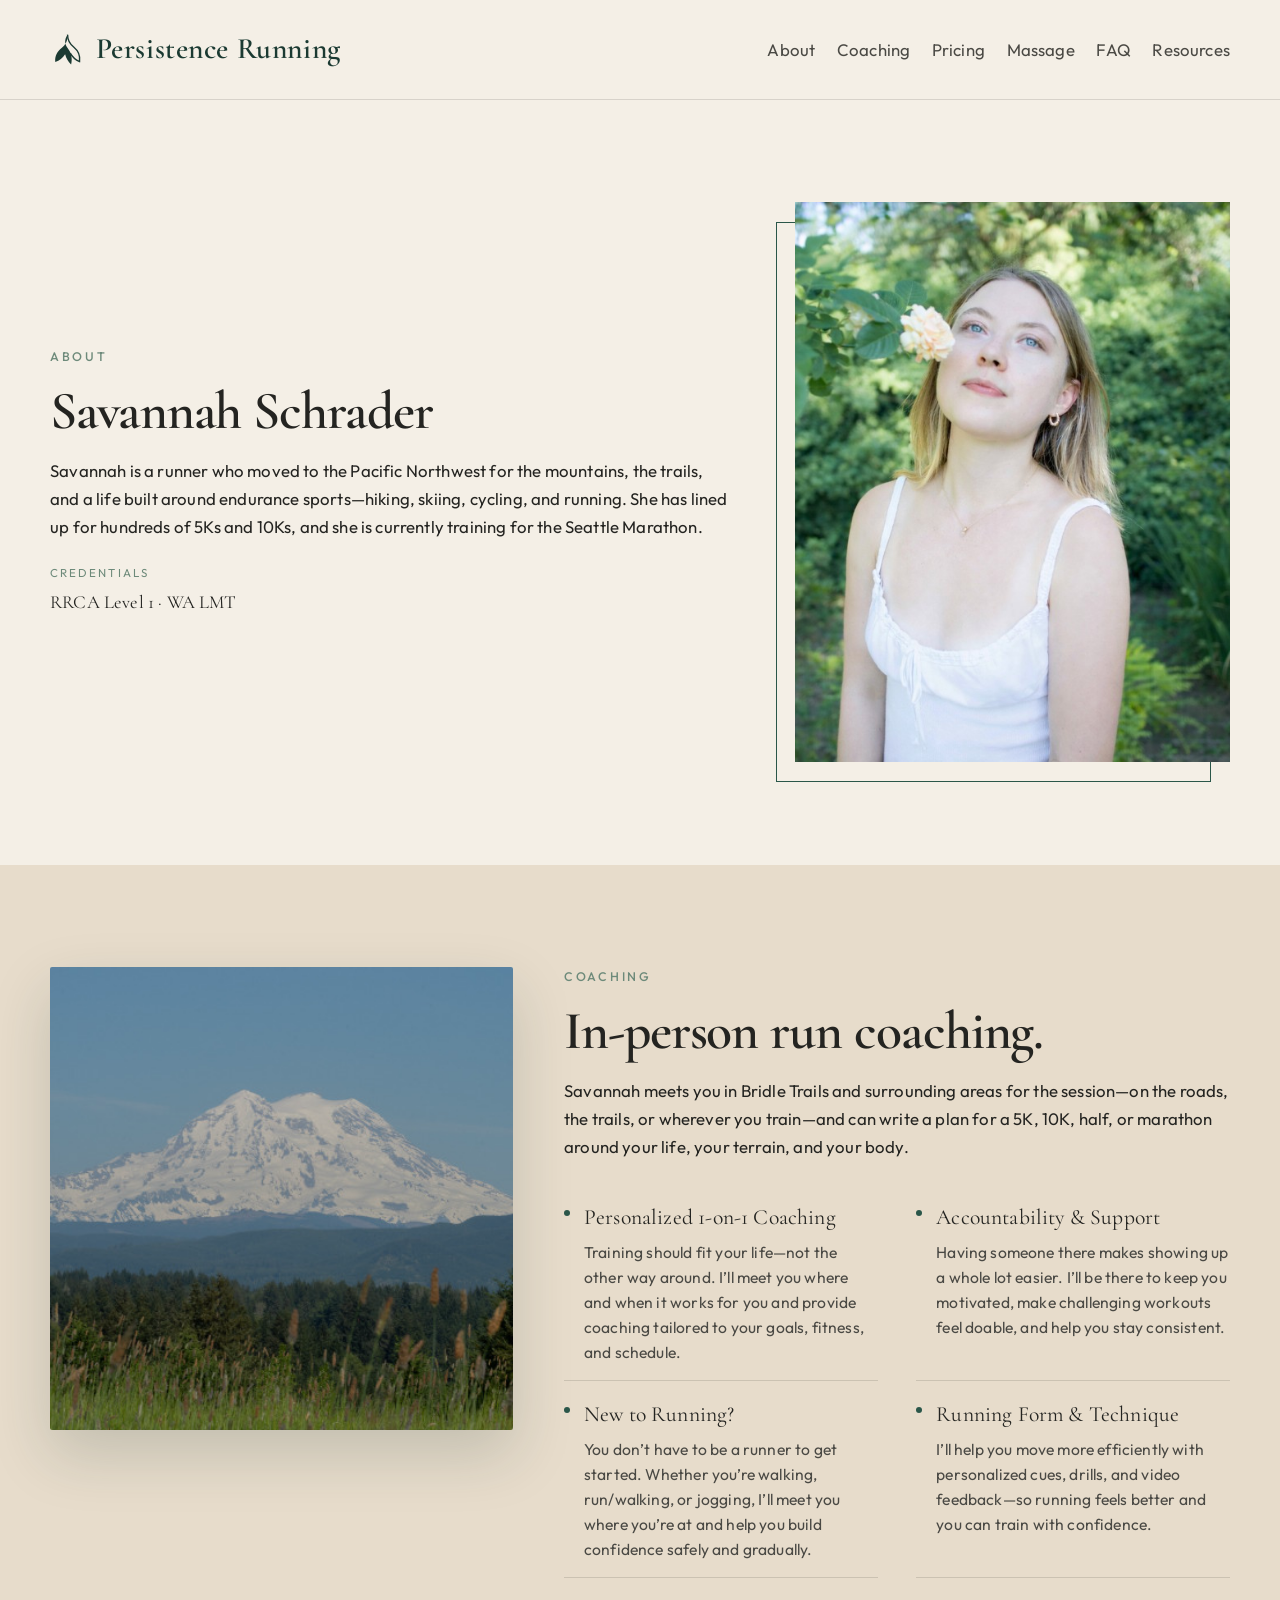
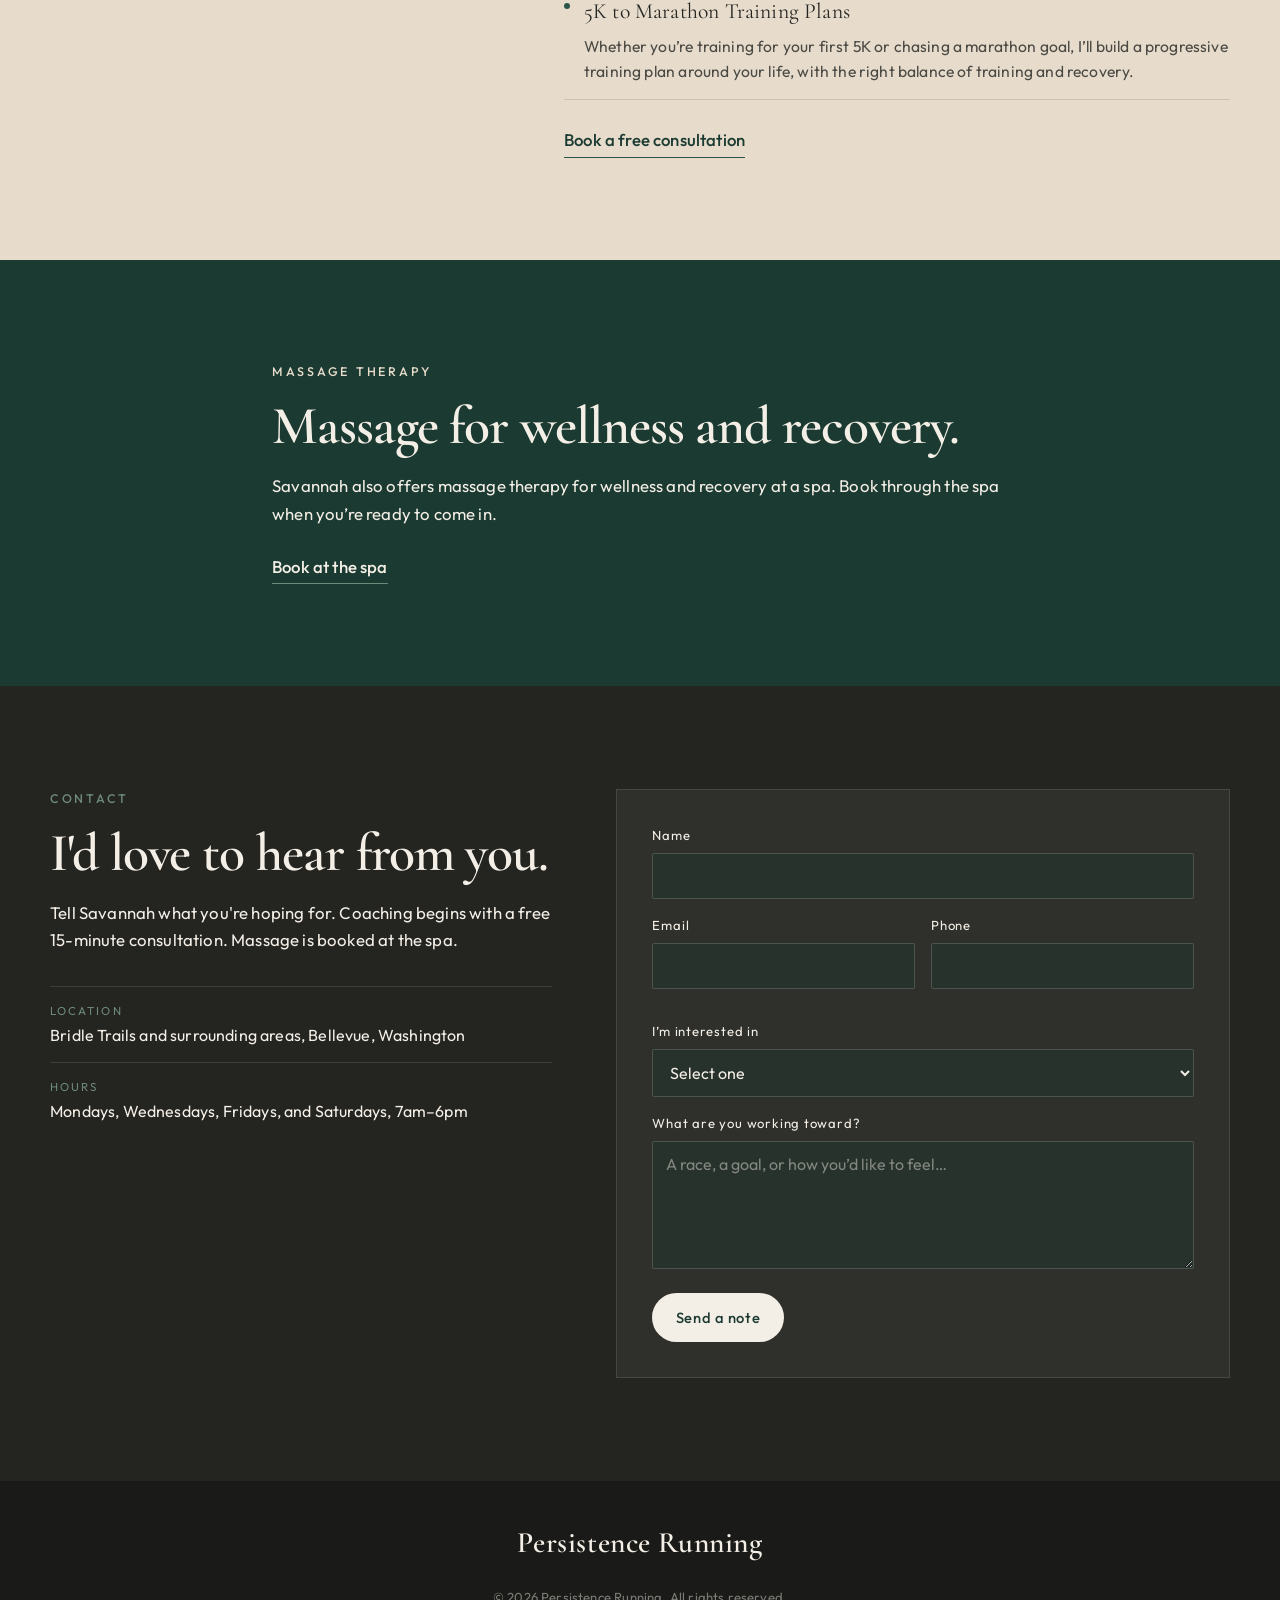
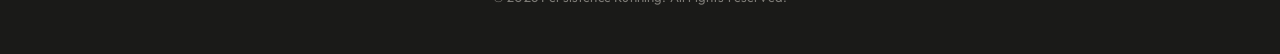
==== commit 256228d3: "Add a separate Pricing page and drop the Resources intro line. Co-authored-by: Cursor <cursoragent@c" ====
--- a/index.html
+++ b/index.html
@@ -34,6 +34,7 @@
       <nav class="site-nav" id="site-nav" aria-label="Primary">
         <a href="#about">About</a>
         <a href="#coaching">Coaching</a>
+        <a href="pricing.html">Pricing</a>
         <a href="#massage">Massage</a>
         <a href="faq.html">FAQ</a>
         <a href="resources.html">Resources</a>
--- a/css/styles.css
+++ b/css/styles.css
@@ -560,6 +560,36 @@
 
 .resource-note {
   font-size: 0.92rem;
+  color: var(--charcoal-soft);
+}
+
+.price-list {
+  list-style: none;
+  margin: 1.8rem 0 1.4rem;
+  padding: 0;
+  border-top: 1px solid var(--line);
+}
+
+.price-list li {
+  display: flex;
+  flex-wrap: wrap;
+  align-items: baseline;
+  justify-content: space-between;
+  gap: 0.4rem 1.2rem;
+  padding: 1.15rem 0;
+  border-bottom: 1px solid var(--line);
+}
+
+.price-name {
+  font-family: var(--serif);
+  font-size: 1.35rem;
+}
+
+.price-amount {
+  font-size: 1.05rem;
+}
+
+.price-note {
   color: var(--charcoal-soft);
 }
 
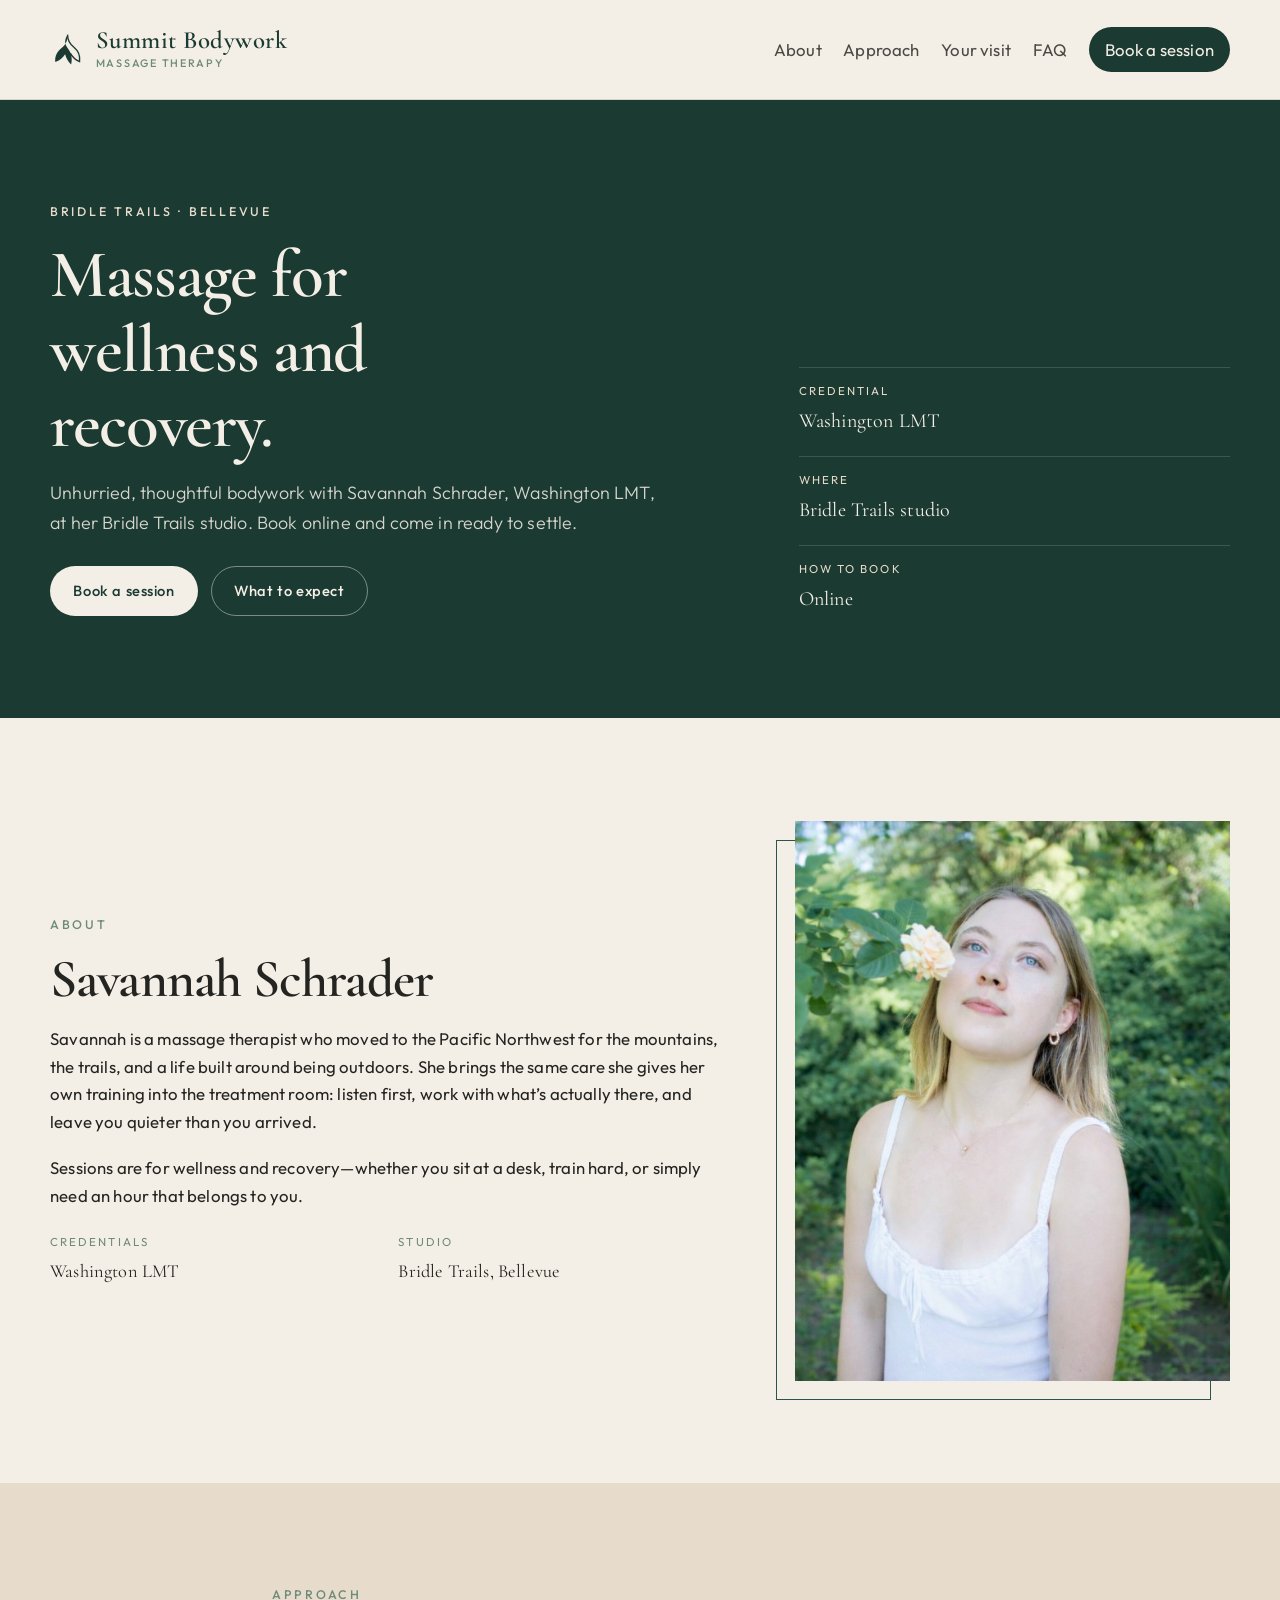
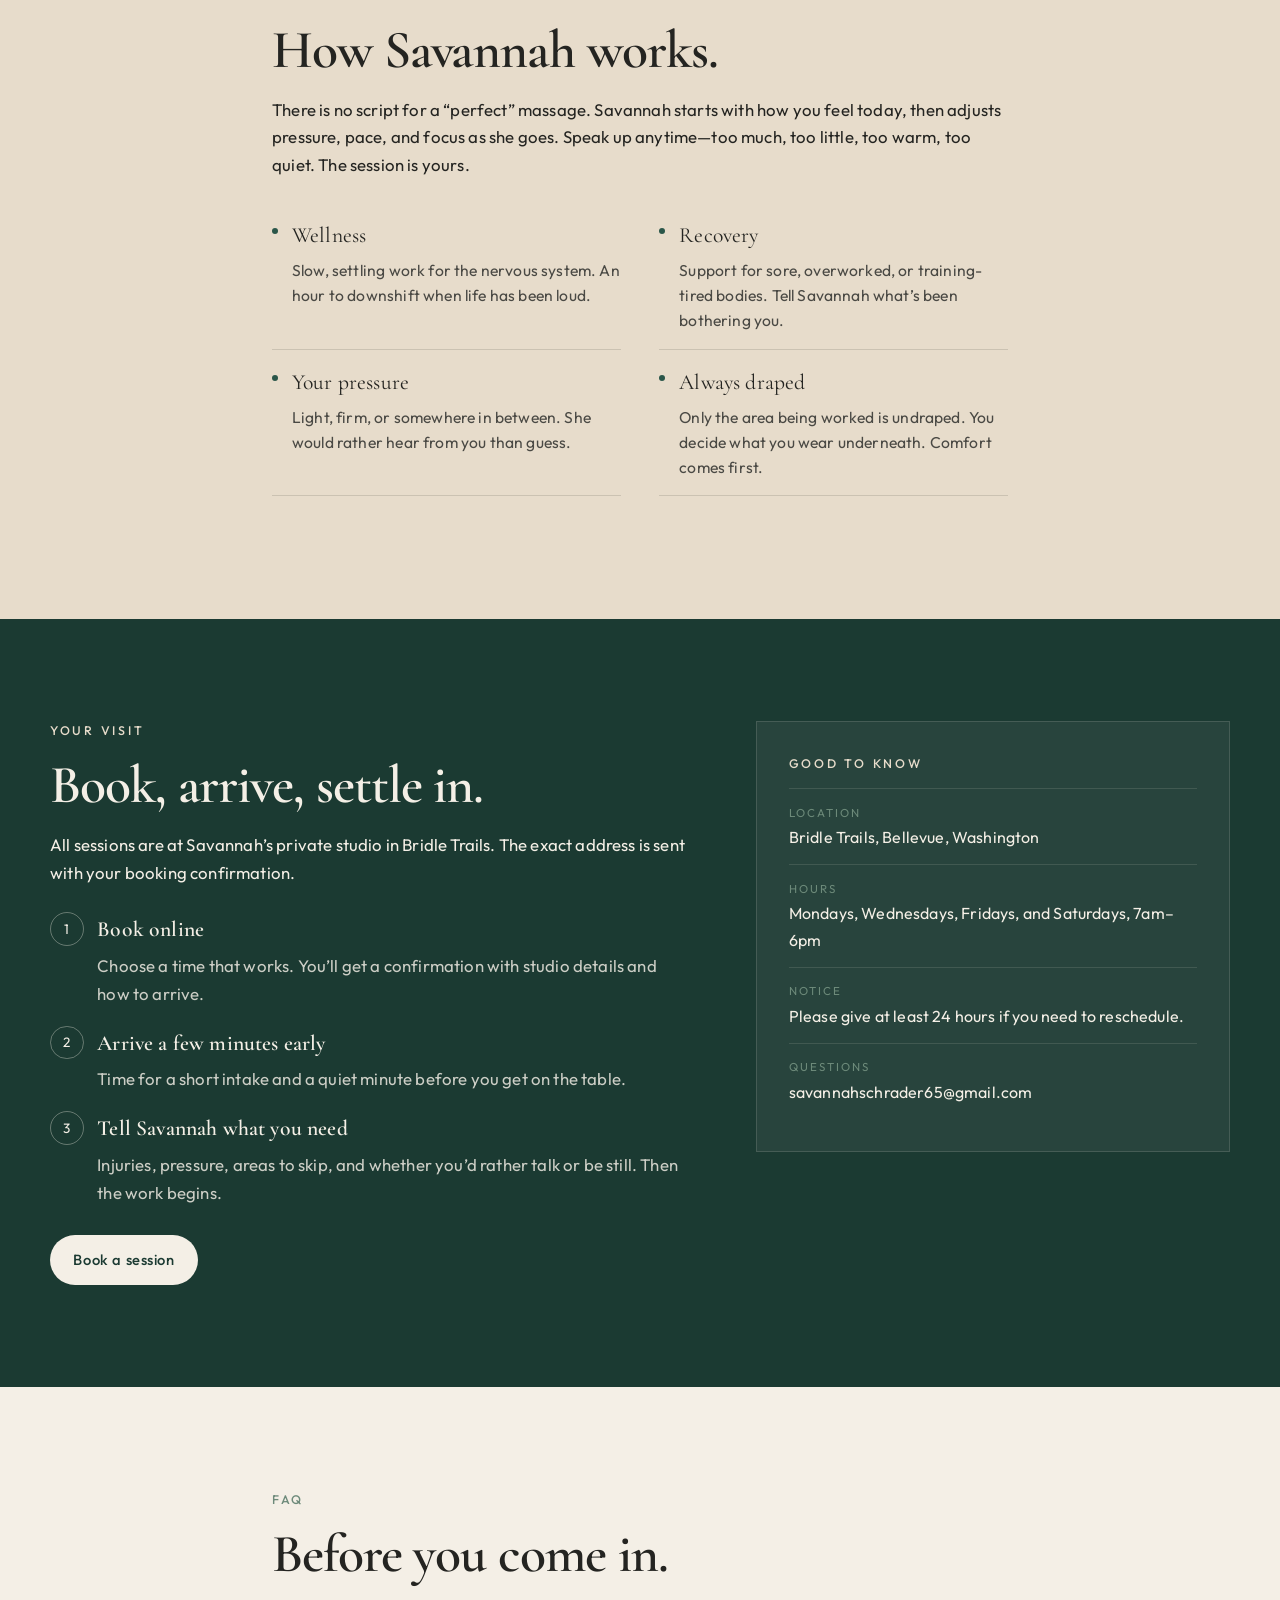
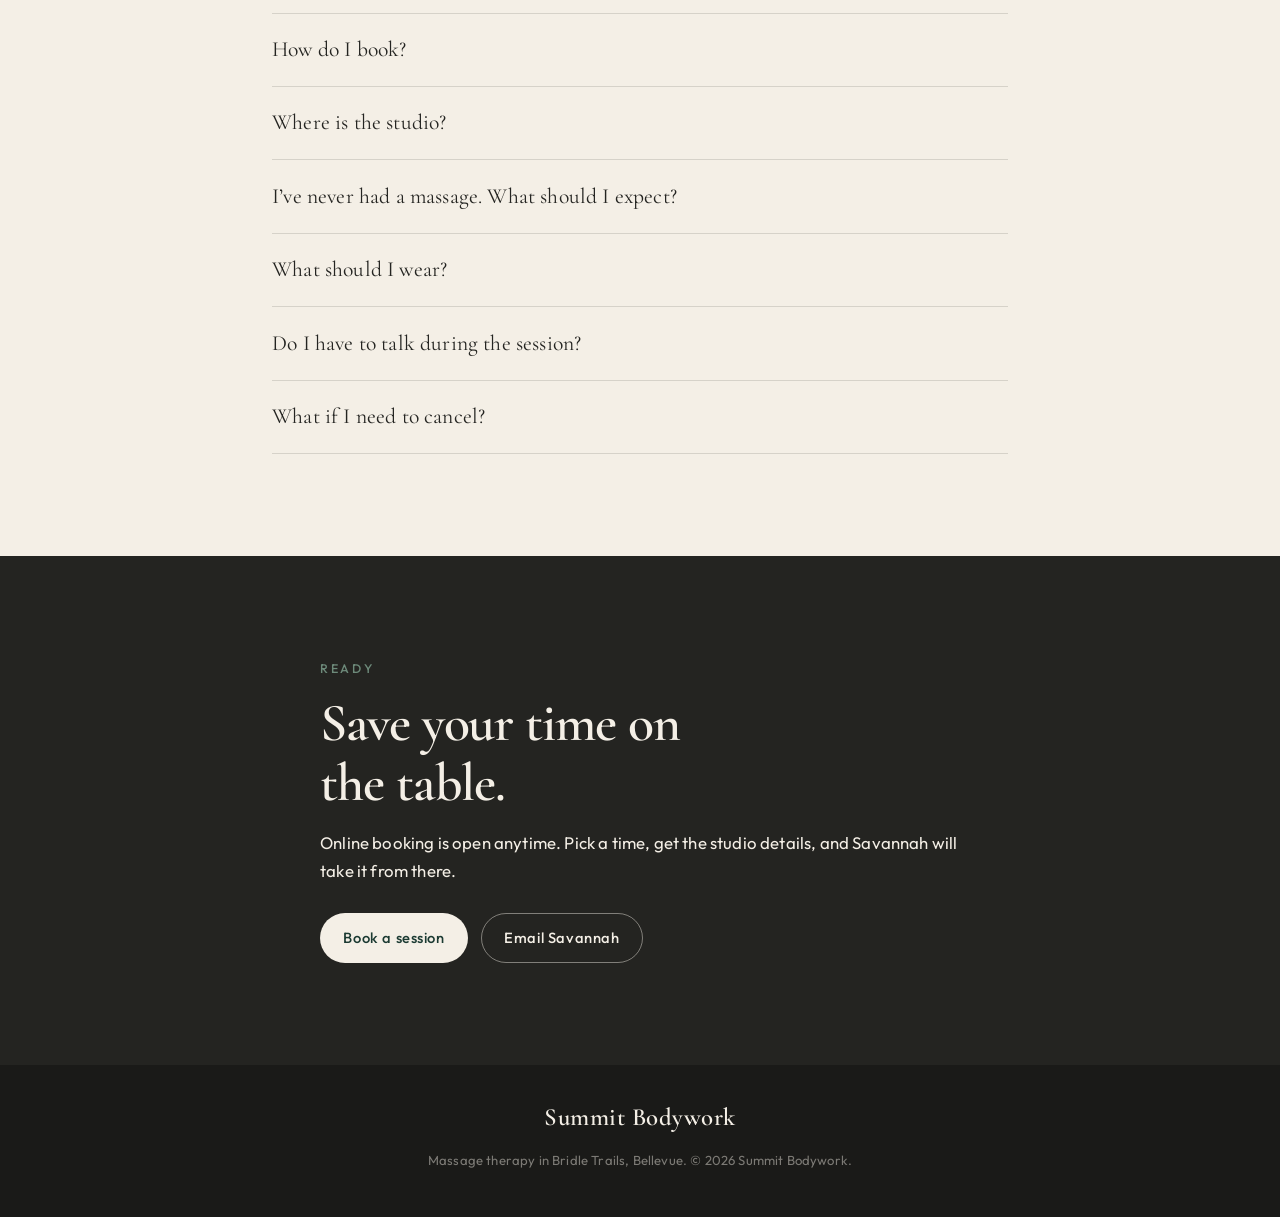
==== commit 9e4f30fb: "Rebuild the site as Summit Bodywork, a Bridle Trails massage studio. Drop coaching pages and Solei b" ====
--- a/index.html
+++ b/index.html
@@ -3,8 +3,8 @@
 <head>
   <meta charset="UTF-8">
   <meta name="viewport" content="width=device-width, initial-scale=1.0">
-  <title>Persistence Running · Bellevue Running Coach &amp; Licensed Massage Therapist</title>
-  <meta name="description" content="Persistence Running is a premium Bellevue practice for personalized running coaching and massage therapy. Train with intention. Recover with care.">
+  <title>Summit Bodywork · Massage Therapy in Bridle Trails</title>
+  <meta name="description" content="Summit Bodywork is Savannah Schrader’s massage practice in Bridle Trails, Bellevue. Washington LMT. Book online for wellness and recovery sessions.">
   <meta name="theme-color" content="#1B3A32">
   <link rel="icon" href="assets/favicon.svg" type="image/svg+xml">
   <link rel="preconnect" href="https://fonts.googleapis.com">
@@ -17,12 +17,15 @@
 
   <header class="site-header" id="top">
     <div class="nav-wrap">
-      <a class="logo" href="#top" aria-label="Persistence Running home">
+      <a class="logo" href="#top" aria-label="Summit Bodywork home">
         <svg class="logo-mark" viewBox="0 0 40 40" aria-hidden="true">
           <path d="M20 3c.4 6.2-2.2 11.4-6.8 15.2C8.4 22 5.2 27.4 6 34c4.8-1.6 8.6-4.6 11.2-8.8 1.2 4.6 3.4 8.4 6.8 11.8 1.8-7.2.2-13.6-4.2-19.2C16.6 13.4 16.2 8.6 20 3z" fill="currentColor"/>
           <path d="M20 3c-.2 5.8 2.8 10.8 7.2 14.4 4.6 3.8 7.4 9 6.4 16.2-4.6-2-8.2-5.2-10.6-9.6" fill="none" stroke="currentColor" stroke-width="1.6"/>
         </svg>
-        <span class="logo-type">Persistence Running</span>
+        <span class="logo-text">
+          <span class="logo-type">Summit Bodywork</span>
+          <span class="logo-tag">Massage therapy</span>
+        </span>
       </a>
 
       <button class="nav-toggle" type="button" aria-expanded="false" aria-controls="site-nav" aria-label="Open menu">
@@ -33,26 +36,58 @@
 
       <nav class="site-nav" id="site-nav" aria-label="Primary">
         <a href="#about">About</a>
-        <a href="#coaching">Coaching</a>
-        <a href="pricing.html">Pricing</a>
-        <a href="#massage">Massage</a>
-        <a href="faq.html">FAQ</a>
-        <a href="resources.html">Resources</a>
+        <a href="#approach">Approach</a>
+        <a href="#visit">Your visit</a>
+        <a href="#faq">FAQ</a>
+        <a class="nav-cta" href="https://calendly.com/savannahschrader65/30min" target="_blank" rel="noopener noreferrer" data-book>Book a session</a>
       </nav>
     </div>
   </header>
 
   <main id="main">
+    <section class="section site-intro" aria-labelledby="intro-heading">
+      <div class="section-inner intro-layout">
+        <div class="reveal">
+          <p class="eyebrow">Bridle Trails · Bellevue</p>
+          <h1 id="intro-heading">Massage for wellness and recovery.</h1>
+          <p class="intro-lede">Unhurried, thoughtful bodywork with Savannah Schrader, Washington LMT, at her Bridle Trails studio. Book online and come in ready to settle.</p>
+          <div class="hero-actions">
+            <a class="btn btn-cream" href="https://calendly.com/savannahschrader65/30min" target="_blank" rel="noopener noreferrer" data-book>Book a session</a>
+            <a class="btn btn-ghost" href="#visit">What to expect</a>
+          </div>
+        </div>
+        <ul class="trust-list reveal" aria-label="At a glance">
+          <li>
+            <span>Credential</span>
+            Washington LMT
+          </li>
+          <li>
+            <span>Where</span>
+            Bridle Trails studio
+          </li>
+          <li>
+            <span>How to book</span>
+            Online
+          </li>
+        </ul>
+      </div>
+    </section>
+
     <section class="section section-cream" id="about" aria-labelledby="about-heading">
       <div class="section-inner about-grid">
         <div class="about-copy reveal">
           <p class="eyebrow">About</p>
-          <h1 id="about-heading">Savannah Schrader</h1>
-          <p>Savannah is a runner who moved to the Pacific Northwest for the mountains, the trails, and a life built around endurance sports—hiking, skiing, cycling, and running. She has lined up for hundreds of 5Ks and 10Ks, and she is currently training for the Seattle Marathon.</p>
+          <h2 id="about-heading">Savannah Schrader</h2>
+          <p>Savannah is a massage therapist who moved to the Pacific Northwest for the mountains, the trails, and a life built around being outdoors. She brings the same care she gives her own training into the treatment room: listen first, work with what’s actually there, and leave you quieter than you arrived.</p>
+          <p>Sessions are for wellness and recovery—whether you sit at a desk, train hard, or simply need an hour that belongs to you.</p>
           <dl class="creds">
             <div>
               <dt>Credentials</dt>
-              <dd>RRCA Level 1 · WA LMT</dd>
+              <dd>Washington LMT</dd>
+            </div>
+            <div>
+              <dt>Studio</dt>
+              <dd>Bridle Trails, Bellevue</dd>
             </div>
           </dl>
         </div>
@@ -62,105 +97,128 @@
       </div>
     </section>
 
-    <section class="section section-sage" id="coaching" aria-labelledby="coaching-heading">
-      <div class="section-inner coaching-layout">
-        <figure class="media-frame coaching-photo reveal">
-          <img src="assets/landscape.png" alt="A snow-capped Washington mountain beyond forested hills and a meadow" width="1600" height="1600">
-        </figure>
-        <div class="coaching-copy reveal">
-          <p class="eyebrow">Coaching</p>
-          <h2 id="coaching-heading">In-person run coaching.</h2>
-          <p>Savannah meets you in Bridle Trails and surrounding areas for the session—on the roads, the trails, or wherever you train—and can write a plan for a 5K, 10K, half, or marathon around your life, your terrain, and your body.</p>
-          <ul class="offering-list">
-            <li>
-              <span class="offering-name">Personalized 1-on-1 Coaching</span>
-              <span class="offering-meta">Training should fit your life—not the other way around. I’ll meet you where and when it works for you and provide coaching tailored to your goals, fitness, and schedule.</span>
-            </li>
-            <li>
-              <span class="offering-name">Accountability &amp; Support</span>
-              <span class="offering-meta">Having someone there makes showing up a whole lot easier. I’ll be there to keep you motivated, make challenging workouts feel doable, and help you stay consistent.</span>
-            </li>
-            <li>
-              <span class="offering-name">New to Running?</span>
-              <span class="offering-meta">You don’t have to be a runner to get started. Whether you’re walking, run/walking, or jogging, I’ll meet you where you’re at and help you build confidence safely and gradually.</span>
-            </li>
-            <li>
-              <span class="offering-name">Running Form &amp; Technique</span>
-              <span class="offering-meta">I’ll help you move more efficiently with personalized cues, drills, and video feedback—so running feels better and you can train with confidence.</span>
-            </li>
-            <li>
-              <span class="offering-name">5K to Marathon Training Plans</span>
-              <span class="offering-meta">Whether you’re training for your first 5K or chasing a marathon goal, I’ll build a progressive training plan around your life, with the right balance of training and recovery.</span>
-            </li>
-          </ul>
-          <a class="text-link" href="https://calendly.com/savannahschrader65/30min" target="_blank" rel="noopener noreferrer" data-calendly>Book a free consultation</a>
-        </div>
-      </div>
-    </section>
-
-    <section class="section section-forest" id="massage" aria-labelledby="massage-heading">
+    <section class="section section-sage" id="approach" aria-labelledby="approach-heading">
       <div class="section-inner copy-measure reveal">
-        <p class="eyebrow">Massage therapy</p>
-        <h2 id="massage-heading">Massage for wellness and recovery.</h2>
-        <p>Savannah also offers massage therapy for wellness and recovery at a spa. Book through the spa when you’re ready to come in.</p>
-        <a class="text-link text-link-cream" href="https://soleidayspa.zenoti.com/webstoreNew/services/cb7b73e6-0007-4b03-94de-fd883cde5e25" target="_blank" rel="noopener noreferrer">Book at the spa</a>
-      </div>
-    </section>
-
-    <section class="section section-charcoal" id="contact" aria-labelledby="contact-heading">
-      <div class="section-inner contact-grid">
-        <div class="contact-copy reveal">
-          <p class="eyebrow">Contact</p>
-          <h2 id="contact-heading">I'd love to hear from you.</h2>
-          <p>Tell Savannah what you're hoping for. Coaching begins with a free 15-minute consultation. Massage is booked at the spa.</p>
+        <p class="eyebrow">Approach</p>
+        <h2 id="approach-heading">How Savannah works.</h2>
+        <p>There is no script for a “perfect” massage. Savannah starts with how you feel today, then adjusts pressure, pace, and focus as she goes. Speak up anytime—too much, too little, too warm, too quiet. The session is yours.</p>
+        <ul class="offering-list">
+          <li>
+            <span class="offering-name">Wellness</span>
+            <span class="offering-meta">Slow, settling work for the nervous system. An hour to downshift when life has been loud.</span>
+          </li>
+          <li>
+            <span class="offering-name">Recovery</span>
+            <span class="offering-meta">Support for sore, overworked, or training-tired bodies. Tell Savannah what’s been bothering you.</span>
+          </li>
+          <li>
+            <span class="offering-name">Your pressure</span>
+            <span class="offering-meta">Light, firm, or somewhere in between. She would rather hear from you than guess.</span>
+          </li>
+          <li>
+            <span class="offering-name">Always draped</span>
+            <span class="offering-meta">Only the area being worked is undraped. You decide what you wear underneath. Comfort comes first.</span>
+          </li>
+        </ul>
+      </div>
+    </section>
+
+    <section class="section section-forest" id="visit" aria-labelledby="visit-heading">
+      <div class="section-inner visit-grid">
+        <div class="reveal">
+          <p class="eyebrow">Your visit</p>
+          <h2 id="visit-heading">Book, arrive, settle in.</h2>
+          <p>All sessions are at Savannah’s private studio in Bridle Trails. The exact address is sent with your booking confirmation.</p>
+          <ol class="visit-steps">
+            <li>
+              <span>1</span>
+              <div>
+                <strong>Book online</strong>
+                <p>Choose a time that works. You’ll get a confirmation with studio details and how to arrive.</p>
+              </div>
+            </li>
+            <li>
+              <span>2</span>
+              <div>
+                <strong>Arrive a few minutes early</strong>
+                <p>Time for a short intake and a quiet minute before you get on the table.</p>
+              </div>
+            </li>
+            <li>
+              <span>3</span>
+              <div>
+                <strong>Tell Savannah what you need</strong>
+                <p>Injuries, pressure, areas to skip, and whether you’d rather talk or be still. Then the work begins.</p>
+              </div>
+            </li>
+          </ol>
+          <a class="btn btn-cream" href="https://calendly.com/savannahschrader65/30min" target="_blank" rel="noopener noreferrer" data-book>Book a session</a>
+        </div>
+        <aside class="visit-card reveal">
+          <p class="eyebrow">Good to know</p>
           <ul class="contact-details">
             <li>
               <span>Location</span>
-              <a href="https://maps.google.com/?q=Bridle+Trails+Bellevue+WA" rel="noopener noreferrer">Bridle Trails and surrounding areas, Bellevue, Washington</a>
+              <a href="https://maps.google.com/?q=Bridle+Trails+Bellevue+WA" rel="noopener noreferrer">Bridle Trails, Bellevue, Washington</a>
             </li>
             <li>
               <span>Hours</span>
               Mondays, Wednesdays, Fridays, and Saturdays, 7am–6pm
             </li>
+            <li>
+              <span>Notice</span>
+              Please give at least 24 hours if you need to reschedule.
+            </li>
+            <li>
+              <span>Questions</span>
+              <a href="mailto:savannahschrader65@gmail.com">savannahschrader65@gmail.com</a>
+            </li>
           </ul>
-        </div>
-
-        <form class="contact-form reveal" id="contact-form" novalidate>
-          <div class="field">
-            <label for="name">Name</label>
-            <input id="name" name="name" type="text" autocomplete="name" required>
-          </div>
-          <div class="field-row">
-            <div class="field">
-              <label for="email">Email</label>
-              <input id="email" name="email" type="email" autocomplete="email" required>
-            </div>
-            <div class="field">
-              <label for="phone">Phone</label>
-              <input id="phone" name="phone" type="tel" autocomplete="tel">
-            </div>
-          </div>
-          <div class="field">
-            <label for="interest">I’m interested in</label>
-            <select id="interest" name="interest" required>
-              <option value="">Select one</option>
-              <option value="consultation">Free 15-minute consultation</option>
-              <option value="coaching">In-person run coaching</option>
-              <option value="massage">Massage therapy</option>
-              <option value="both">Coaching and massage</option>
-            </select>
-          </div>
-          <div class="field">
-            <label for="message">What are you working toward?</label>
-            <textarea id="message" name="message" rows="4" required placeholder="A race, a goal, or how you’d like to feel…"></textarea>
-          </div>
-          <p class="form-error" id="form-error" hidden role="alert"></p>
-          <button class="btn btn-cream" type="submit">Send a note</button>
-        </form>
-
-        <div class="form-success" id="form-success" hidden tabindex="-1">
-          <p class="eyebrow">Received</p>
-          <h3>Thank you. Savannah will be in touch.</h3>
+        </aside>
+      </div>
+    </section>
+
+    <section class="section section-cream" id="faq" aria-labelledby="faq-heading">
+      <div class="section-inner copy-measure reveal">
+        <p class="eyebrow">FAQ</p>
+        <h2 id="faq-heading">Before you come in.</h2>
+        <div class="faq-list">
+          <details>
+            <summary>How do I book?</summary>
+            <p>Use <a href="https://calendly.com/savannahschrader65/30min" target="_blank" rel="noopener noreferrer" data-book>Book a session</a> to pick a time. The studio address in Bridle Trails comes with your confirmation.</p>
+          </details>
+          <details>
+            <summary>Where is the studio?</summary>
+            <p>Summit Bodywork is in Bridle Trails, Bellevue. For privacy, the exact address is shared after you book.</p>
+          </details>
+          <details>
+            <summary>I’ve never had a massage. What should I expect?</summary>
+            <p>You’ll complete a short health history and meet Savannah in the treatment room. She’ll ask about pressure and anything that shouldn’t be worked. You are draped at all times. Talking is optional after that intake.</p>
+          </details>
+          <details>
+            <summary>What should I wear?</summary>
+            <p>Wear whatever you feel comfortable changing out of. During the session you choose what stays on; you’ll be fully draped either way. Only the area being massaged is uncovered.</p>
+          </details>
+          <details>
+            <summary>Do I have to talk during the session?</summary>
+            <p>No. Savannah will check in on pressure at the start. After that, quiet is completely fine. Do speak up if something hurts, feels too light, or if the room isn’t comfortable.</p>
+          </details>
+          <details>
+            <summary>What if I need to cancel?</summary>
+            <p>Please give at least 24 hours’ notice so that time can go to someone else.</p>
+          </details>
+        </div>
+      </div>
+    </section>
+
+    <section class="section section-charcoal" id="contact" aria-labelledby="contact-heading">
+      <div class="section-inner cta-close reveal">
+        <p class="eyebrow">Ready</p>
+        <h2 id="contact-heading">Save your time on the table.</h2>
+        <p>Online booking is open anytime. Pick a time, get the studio details, and Savannah will take it from there.</p>
+        <div class="hero-actions">
+          <a class="btn btn-cream" href="https://calendly.com/savannahschrader65/30min" target="_blank" rel="noopener noreferrer" data-book>Book a session</a>
+          <a class="btn btn-ghost" href="mailto:savannahschrader65@gmail.com">Email Savannah</a>
         </div>
       </div>
     </section>
@@ -168,8 +226,8 @@
 
   <footer class="site-footer">
     <div class="footer-inner">
-      <p class="logo-type">Persistence Running</p>
-      <p class="footer-fine">© <span id="year"></span> Persistence Running. All rights reserved.</p>
+      <p class="logo-type">Summit Bodywork</p>
+      <p class="footer-fine">Massage therapy in Bridle Trails, Bellevue. © <span id="year"></span> Summit Bodywork.</p>
     </div>
   </footer>
 
--- a/css/styles.css
+++ b/css/styles.css
@@ -24,6 +24,7 @@
 
 html {
   scroll-behavior: smooth;
+  scroll-padding-top: calc(var(--header-h) + 0.6rem);
 }
 
 body {
@@ -145,6 +146,16 @@
   background: rgba(244, 239, 230, 0.08);
 }
 
+.btn-forest {
+  background: var(--forest);
+  color: var(--cream);
+  margin-top: 1.6rem;
+}
+
+.btn-forest:hover {
+  background: var(--forest-mid);
+}
+
 .text-link {
   display: inline-flex;
   margin-top: 0.4rem;
@@ -191,13 +202,29 @@
 .logo-mark {
   width: 2.2rem;
   height: 2.2rem;
+  flex-shrink: 0;
+}
+
+.logo-text {
+  display: flex;
+  flex-direction: column;
+  gap: 0.05rem;
 }
 
 .logo-type {
   font-family: var(--serif);
-  font-size: 1.85rem;
+  font-size: 1.55rem;
   font-weight: 600;
   letter-spacing: 0.02em;
+  line-height: 1.1;
+}
+
+.logo-tag {
+  font-size: 0.68rem;
+  font-weight: 500;
+  letter-spacing: 0.16em;
+  text-transform: uppercase;
+  color: var(--sage);
 }
 
 .site-nav {
@@ -305,9 +332,41 @@
 }
 
 .site-intro h1 {
-  max-width: 16ch;
+  max-width: 14ch;
   font-size: clamp(2.2rem, 5.6vw, 4.2rem);
   color: var(--cream);
+}
+
+.intro-layout {
+  display: grid;
+  grid-template-columns: 1.35fr 0.85fr;
+  gap: clamp(2rem, 5vw, 4.5rem);
+  align-items: end;
+}
+
+.trust-list {
+  list-style: none;
+  margin: 0;
+  padding: 0;
+  display: grid;
+  gap: 1.1rem;
+}
+
+.trust-list li {
+  padding-top: 0.85rem;
+  border-top: 1px solid rgba(244, 239, 230, 0.16);
+  font-family: var(--serif);
+  font-size: 1.25rem;
+}
+
+.trust-list span {
+  display: block;
+  margin-bottom: 0.3rem;
+  font-family: var(--sans);
+  font-size: 0.72rem;
+  letter-spacing: 0.18em;
+  text-transform: uppercase;
+  color: var(--cream-deep);
 }
 
 .intro-lede {
@@ -466,8 +525,72 @@
   grid-column: 2;
 }
 
-.offering-list li:last-child {
-  grid-column: 1 / -1;
+.visit-grid {
+  display: grid;
+  grid-template-columns: 1.15fr 0.85fr;
+  gap: clamp(2rem, 5vw, 4.5rem);
+  align-items: start;
+}
+
+.visit-steps {
+  list-style: none;
+  margin: 1.6rem 0 1.8rem;
+  padding: 0;
+  display: grid;
+  gap: 1.15rem;
+}
+
+.visit-steps li {
+  display: grid;
+  grid-template-columns: 2.1rem 1fr;
+  gap: 0.85rem;
+  align-items: start;
+}
+
+.visit-steps span {
+  display: flex;
+  align-items: center;
+  justify-content: center;
+  width: 2.1rem;
+  height: 2.1rem;
+  border: 1px solid rgba(244, 239, 230, 0.35);
+  border-radius: 999px;
+  font-size: 0.85rem;
+}
+
+.visit-steps strong {
+  display: block;
+  font-family: var(--serif);
+  font-size: 1.35rem;
+  font-weight: 600;
+  margin-bottom: 0.25rem;
+}
+
+.visit-steps p {
+  margin: 0;
+  color: rgba(244, 239, 230, 0.82);
+}
+
+.visit-card {
+  background: rgba(244, 239, 230, 0.06);
+  border: 1px solid rgba(244, 239, 230, 0.14);
+  padding: clamp(1.4rem, 3vw, 2rem);
+}
+
+.visit-card .contact-details {
+  margin-top: 0.6rem;
+}
+
+.cta-close {
+  max-width: 40rem;
+}
+
+.cta-close h2 {
+  max-width: 16ch;
+}
+
+.faq-list a {
+  color: var(--forest);
 }
 
 .offering-name {
@@ -624,7 +747,7 @@
 
 .creds {
   display: grid;
-  grid-template-columns: 1fr;
+  grid-template-columns: 1fr 1fr;
   gap: 1rem;
   margin: 1.4rem 0 0;
 }
@@ -806,6 +929,10 @@
 }
 
 @media (max-width: 1100px) {
+  .logo-type {
+    font-size: 1.28rem;
+  }
+
   .nav-toggle {
     display: block;
     z-index: 60;
@@ -836,6 +963,10 @@
     transform: none;
   }
 
+  .logo-type {
+    font-size: 1.28rem;
+  }
+
   .site-nav a {
     font-family: var(--serif);
     font-size: 2rem;
@@ -858,6 +989,16 @@
 
   .nav-toggle[aria-expanded="true"] span:nth-child(3) {
     transform: translateY(-6.5px) rotate(-45deg);
+  }
+}
+
+@media (max-width: 520px) {
+  .logo-tag {
+    display: none;
+  }
+
+  .logo-type {
+    font-size: 1.12rem;
   }
 }
 
@@ -869,7 +1010,9 @@
   .creds,
   .field-row,
   .offering-list,
-  .coaching-layout {
+  .coaching-layout,
+  .intro-layout,
+  .visit-grid {
     grid-template-columns: 1fr;
   }
 
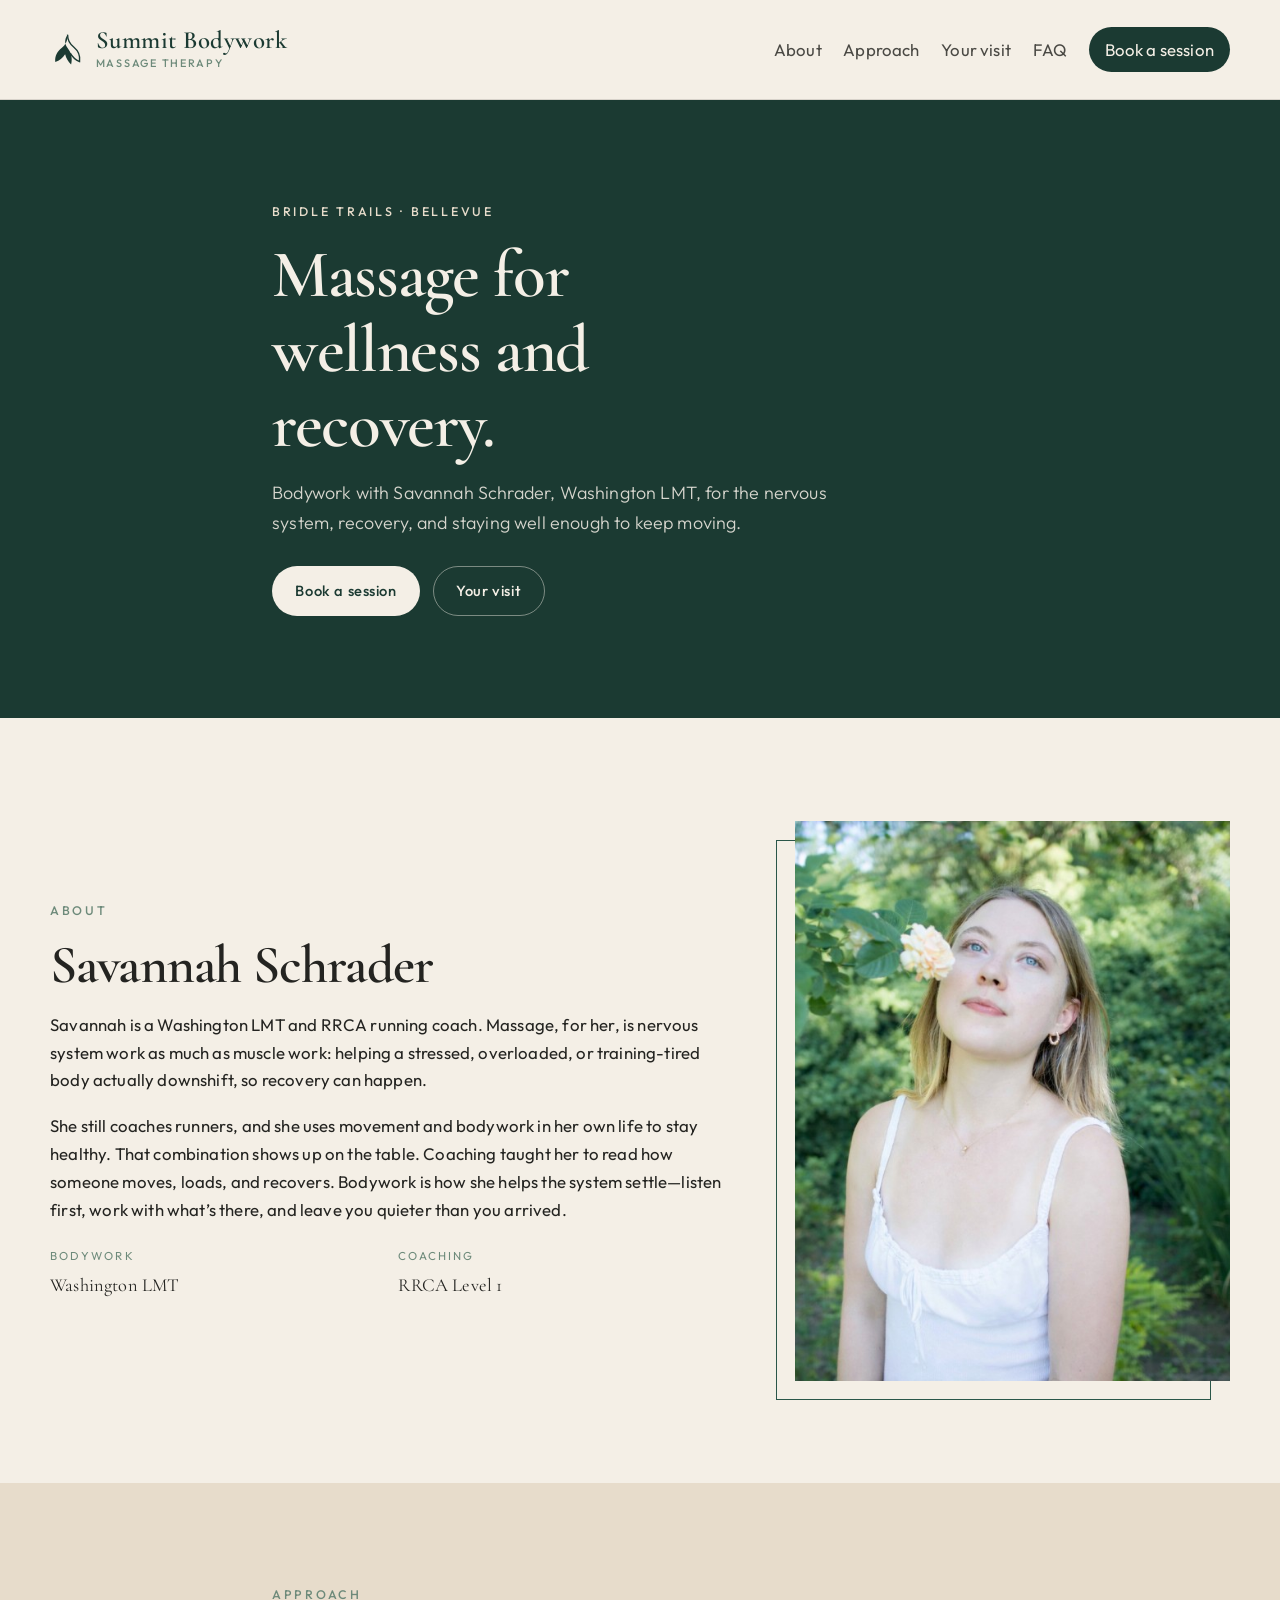
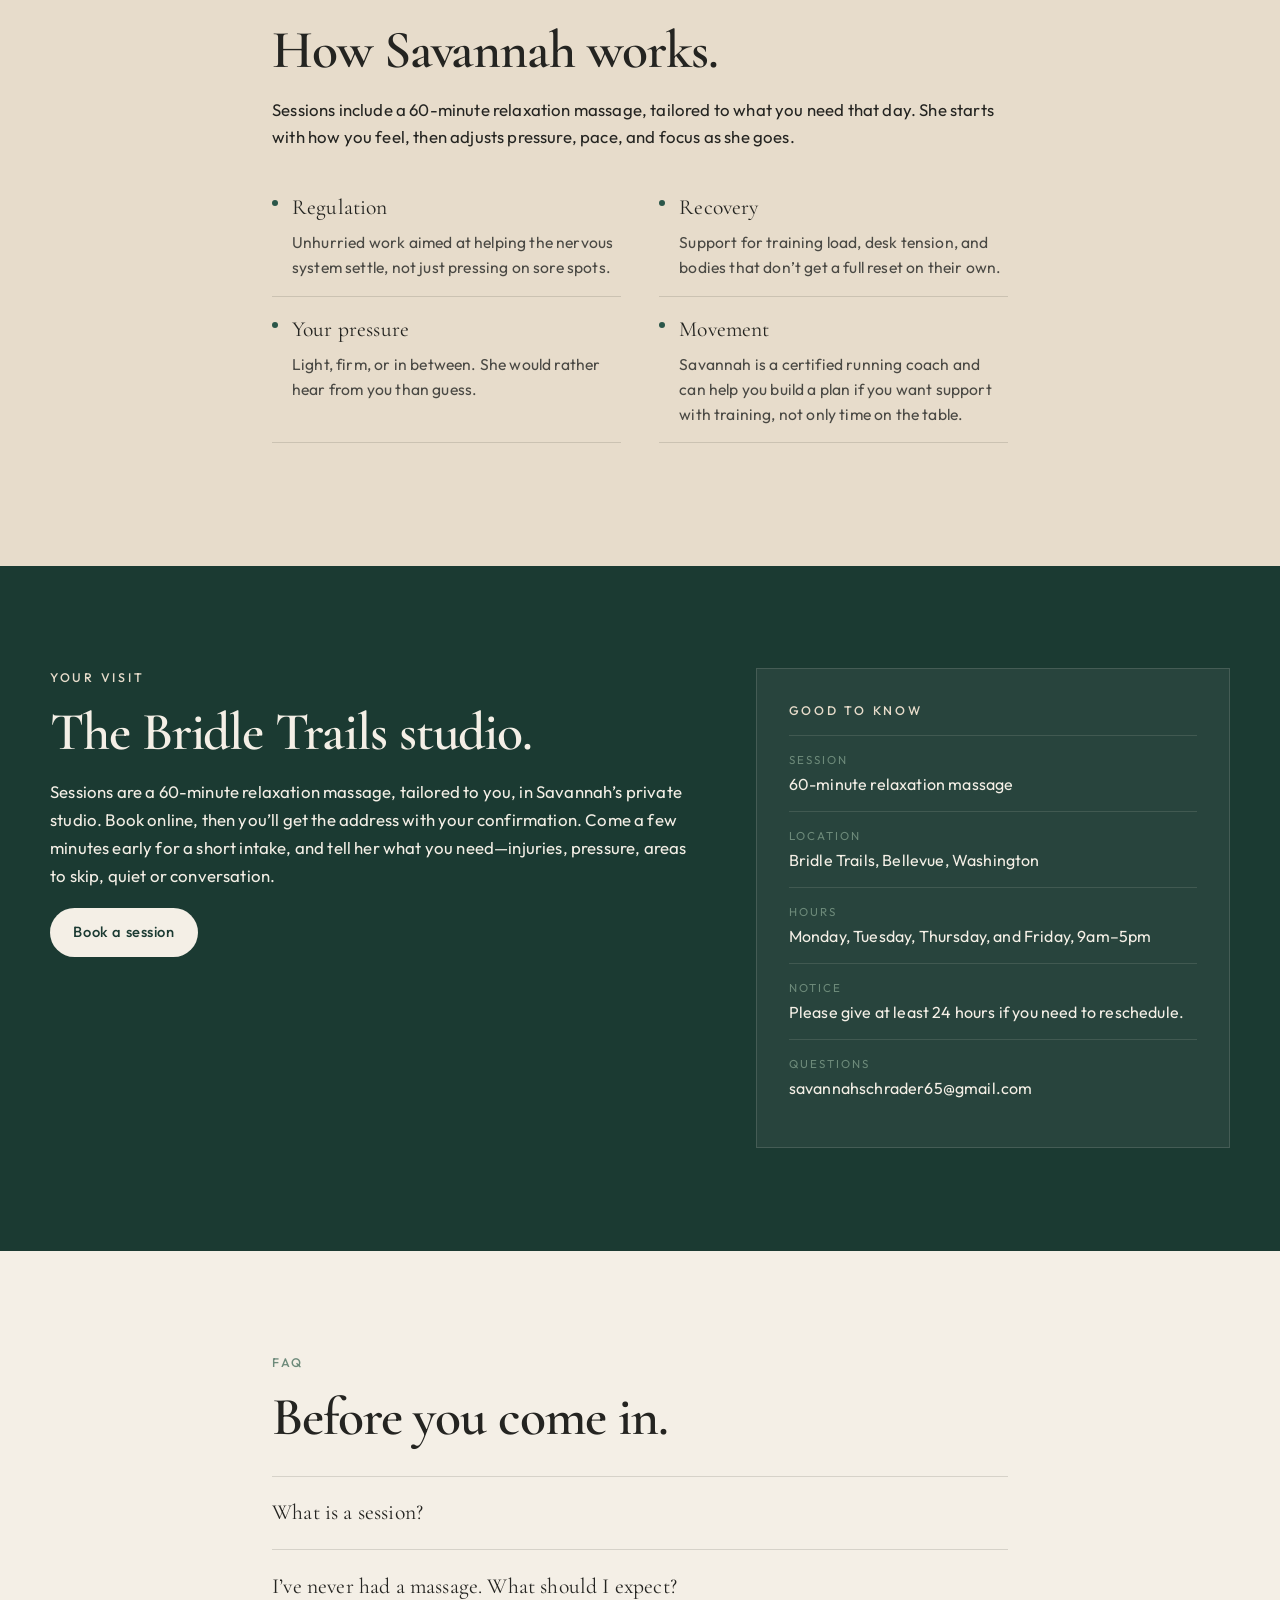
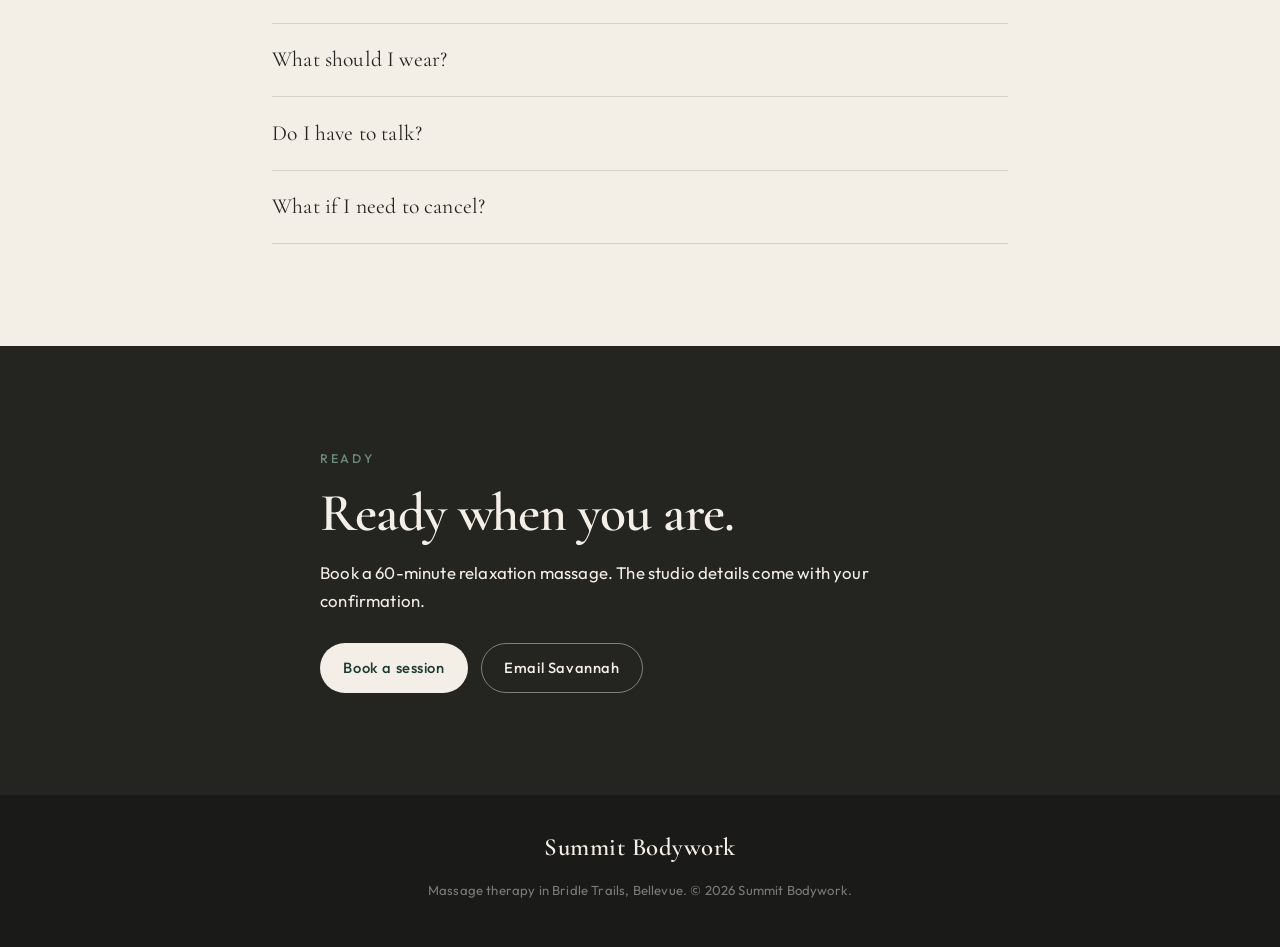
==== commit fd74e166: "Tighten Summit Bodywork copy and set studio hours. Lead with nervous-system work and the 60-minute m" ====
--- a/index.html
+++ b/index.html
@@ -46,30 +46,14 @@
 
   <main id="main">
     <section class="section site-intro" aria-labelledby="intro-heading">
-      <div class="section-inner intro-layout">
-        <div class="reveal">
-          <p class="eyebrow">Bridle Trails · Bellevue</p>
-          <h1 id="intro-heading">Massage for wellness and recovery.</h1>
-          <p class="intro-lede">Unhurried, thoughtful bodywork with Savannah Schrader, Washington LMT, at her Bridle Trails studio. Book online and come in ready to settle.</p>
-          <div class="hero-actions">
-            <a class="btn btn-cream" href="https://calendly.com/savannahschrader65/30min" target="_blank" rel="noopener noreferrer" data-book>Book a session</a>
-            <a class="btn btn-ghost" href="#visit">What to expect</a>
-          </div>
+      <div class="section-inner copy-measure reveal">
+        <p class="eyebrow">Bridle Trails · Bellevue</p>
+        <h1 id="intro-heading">Massage for wellness and recovery.</h1>
+        <p class="intro-lede">Bodywork with Savannah Schrader, Washington LMT, for the nervous system, recovery, and staying well enough to keep moving.</p>
+        <div class="hero-actions">
+          <a class="btn btn-cream" href="https://calendly.com/savannahschrader65/30min" target="_blank" rel="noopener noreferrer" data-book>Book a session</a>
+          <a class="btn btn-ghost" href="#visit">Your visit</a>
         </div>
-        <ul class="trust-list reveal" aria-label="At a glance">
-          <li>
-            <span>Credential</span>
-            Washington LMT
-          </li>
-          <li>
-            <span>Where</span>
-            Bridle Trails studio
-          </li>
-          <li>
-            <span>How to book</span>
-            Online
-          </li>
-        </ul>
       </div>
     </section>
 
@@ -78,16 +62,16 @@
         <div class="about-copy reveal">
           <p class="eyebrow">About</p>
           <h2 id="about-heading">Savannah Schrader</h2>
-          <p>Savannah is a massage therapist who moved to the Pacific Northwest for the mountains, the trails, and a life built around being outdoors. She brings the same care she gives her own training into the treatment room: listen first, work with what’s actually there, and leave you quieter than you arrived.</p>
-          <p>Sessions are for wellness and recovery—whether you sit at a desk, train hard, or simply need an hour that belongs to you.</p>
+          <p>Savannah is a Washington LMT and RRCA running coach. Massage, for her, is nervous system work as much as muscle work: helping a stressed, overloaded, or training-tired body actually downshift, so recovery can happen.</p>
+          <p>She still coaches runners, and she uses movement and bodywork in her own life to stay healthy. That combination shows up on the table. Coaching taught her to read how someone moves, loads, and recovers. Bodywork is how she helps the system settle—listen first, work with what’s there, and leave you quieter than you arrived.</p>
           <dl class="creds">
             <div>
-              <dt>Credentials</dt>
+              <dt>Bodywork</dt>
               <dd>Washington LMT</dd>
             </div>
             <div>
-              <dt>Studio</dt>
-              <dd>Bridle Trails, Bellevue</dd>
+              <dt>Coaching</dt>
+              <dd>RRCA Level 1</dd>
             </div>
           </dl>
         </div>
@@ -101,23 +85,23 @@
       <div class="section-inner copy-measure reveal">
         <p class="eyebrow">Approach</p>
         <h2 id="approach-heading">How Savannah works.</h2>
-        <p>There is no script for a “perfect” massage. Savannah starts with how you feel today, then adjusts pressure, pace, and focus as she goes. Speak up anytime—too much, too little, too warm, too quiet. The session is yours.</p>
+        <p>Sessions include a 60-minute relaxation massage, tailored to what you need that day. She starts with how you feel, then adjusts pressure, pace, and focus as she goes.</p>
         <ul class="offering-list">
           <li>
-            <span class="offering-name">Wellness</span>
-            <span class="offering-meta">Slow, settling work for the nervous system. An hour to downshift when life has been loud.</span>
+            <span class="offering-name">Regulation</span>
+            <span class="offering-meta">Unhurried work aimed at helping the nervous system settle, not just pressing on sore spots.</span>
           </li>
           <li>
             <span class="offering-name">Recovery</span>
-            <span class="offering-meta">Support for sore, overworked, or training-tired bodies. Tell Savannah what’s been bothering you.</span>
+            <span class="offering-meta">Support for training load, desk tension, and bodies that don’t get a full reset on their own.</span>
           </li>
           <li>
             <span class="offering-name">Your pressure</span>
-            <span class="offering-meta">Light, firm, or somewhere in between. She would rather hear from you than guess.</span>
+            <span class="offering-meta">Light, firm, or in between. She would rather hear from you than guess.</span>
           </li>
           <li>
-            <span class="offering-name">Always draped</span>
-            <span class="offering-meta">Only the area being worked is undraped. You decide what you wear underneath. Comfort comes first.</span>
+            <span class="offering-name">Movement</span>
+            <span class="offering-meta">Savannah is a certified running coach and can help you build a plan if you want support with training, not only time on the table.</span>
           </li>
         </ul>
       </div>
@@ -127,43 +111,24 @@
       <div class="section-inner visit-grid">
         <div class="reveal">
           <p class="eyebrow">Your visit</p>
-          <h2 id="visit-heading">Book, arrive, settle in.</h2>
-          <p>All sessions are at Savannah’s private studio in Bridle Trails. The exact address is sent with your booking confirmation.</p>
-          <ol class="visit-steps">
-            <li>
-              <span>1</span>
-              <div>
-                <strong>Book online</strong>
-                <p>Choose a time that works. You’ll get a confirmation with studio details and how to arrive.</p>
-              </div>
-            </li>
-            <li>
-              <span>2</span>
-              <div>
-                <strong>Arrive a few minutes early</strong>
-                <p>Time for a short intake and a quiet minute before you get on the table.</p>
-              </div>
-            </li>
-            <li>
-              <span>3</span>
-              <div>
-                <strong>Tell Savannah what you need</strong>
-                <p>Injuries, pressure, areas to skip, and whether you’d rather talk or be still. Then the work begins.</p>
-              </div>
-            </li>
-          </ol>
+          <h2 id="visit-heading">The Bridle Trails studio.</h2>
+          <p>Sessions are a 60-minute relaxation massage, tailored to you, in Savannah’s private studio. Book online, then you’ll get the address with your confirmation. Come a few minutes early for a short intake, and tell her what you need—injuries, pressure, areas to skip, quiet or conversation.</p>
           <a class="btn btn-cream" href="https://calendly.com/savannahschrader65/30min" target="_blank" rel="noopener noreferrer" data-book>Book a session</a>
         </div>
         <aside class="visit-card reveal">
           <p class="eyebrow">Good to know</p>
           <ul class="contact-details">
             <li>
+              <span>Session</span>
+              60-minute relaxation massage
+            </li>
+            <li>
               <span>Location</span>
               <a href="https://maps.google.com/?q=Bridle+Trails+Bellevue+WA" rel="noopener noreferrer">Bridle Trails, Bellevue, Washington</a>
             </li>
             <li>
               <span>Hours</span>
-              Mondays, Wednesdays, Fridays, and Saturdays, 7am–6pm
+              Monday, Tuesday, Thursday, and Friday, 9am–5pm
             </li>
             <li>
               <span>Notice</span>
@@ -184,24 +149,20 @@
         <h2 id="faq-heading">Before you come in.</h2>
         <div class="faq-list">
           <details>
-            <summary>How do I book?</summary>
-            <p>Use <a href="https://calendly.com/savannahschrader65/30min" target="_blank" rel="noopener noreferrer" data-book>Book a session</a> to pick a time. The studio address in Bridle Trails comes with your confirmation.</p>
-          </details>
-          <details>
-            <summary>Where is the studio?</summary>
-            <p>Summit Bodywork is in Bridle Trails, Bellevue. For privacy, the exact address is shared after you book.</p>
+            <summary>What is a session?</summary>
+            <p>A 60-minute relaxation massage, tailored to what you need that day. Book online; the studio address comes with your confirmation.</p>
           </details>
           <details>
             <summary>I’ve never had a massage. What should I expect?</summary>
-            <p>You’ll complete a short health history and meet Savannah in the treatment room. She’ll ask about pressure and anything that shouldn’t be worked. You are draped at all times. Talking is optional after that intake.</p>
+            <p>A short health history, a check-in on pressure and anything to skip, then the session. You are draped at all times. Talking after intake is optional.</p>
           </details>
           <details>
             <summary>What should I wear?</summary>
-            <p>Wear whatever you feel comfortable changing out of. During the session you choose what stays on; you’ll be fully draped either way. Only the area being massaged is uncovered.</p>
+            <p>Whatever you are comfortable changing out of. You choose what stays on; only the area being massaged is uncovered.</p>
           </details>
           <details>
-            <summary>Do I have to talk during the session?</summary>
-            <p>No. Savannah will check in on pressure at the start. After that, quiet is completely fine. Do speak up if something hurts, feels too light, or if the room isn’t comfortable.</p>
+            <summary>Do I have to talk?</summary>
+            <p>No. Speak up if something hurts, feels too light, or if the room isn’t comfortable. Quiet is completely fine.</p>
           </details>
           <details>
             <summary>What if I need to cancel?</summary>
@@ -214,8 +175,8 @@
     <section class="section section-charcoal" id="contact" aria-labelledby="contact-heading">
       <div class="section-inner cta-close reveal">
         <p class="eyebrow">Ready</p>
-        <h2 id="contact-heading">Save your time on the table.</h2>
-        <p>Online booking is open anytime. Pick a time, get the studio details, and Savannah will take it from there.</p>
+        <h2 id="contact-heading">Ready when you are.</h2>
+        <p>Book a 60-minute relaxation massage. The studio details come with your confirmation.</p>
         <div class="hero-actions">
           <a class="btn btn-cream" href="https://calendly.com/savannahschrader65/30min" target="_blank" rel="noopener noreferrer" data-book>Book a session</a>
           <a class="btn btn-ghost" href="mailto:savannahschrader65@gmail.com">Email Savannah</a>
--- a/css/styles.css
+++ b/css/styles.css
@@ -322,7 +322,6 @@
 }
 
 .site-intro {
-  padding: 0;
   background: var(--forest);
   color: var(--cream);
 }
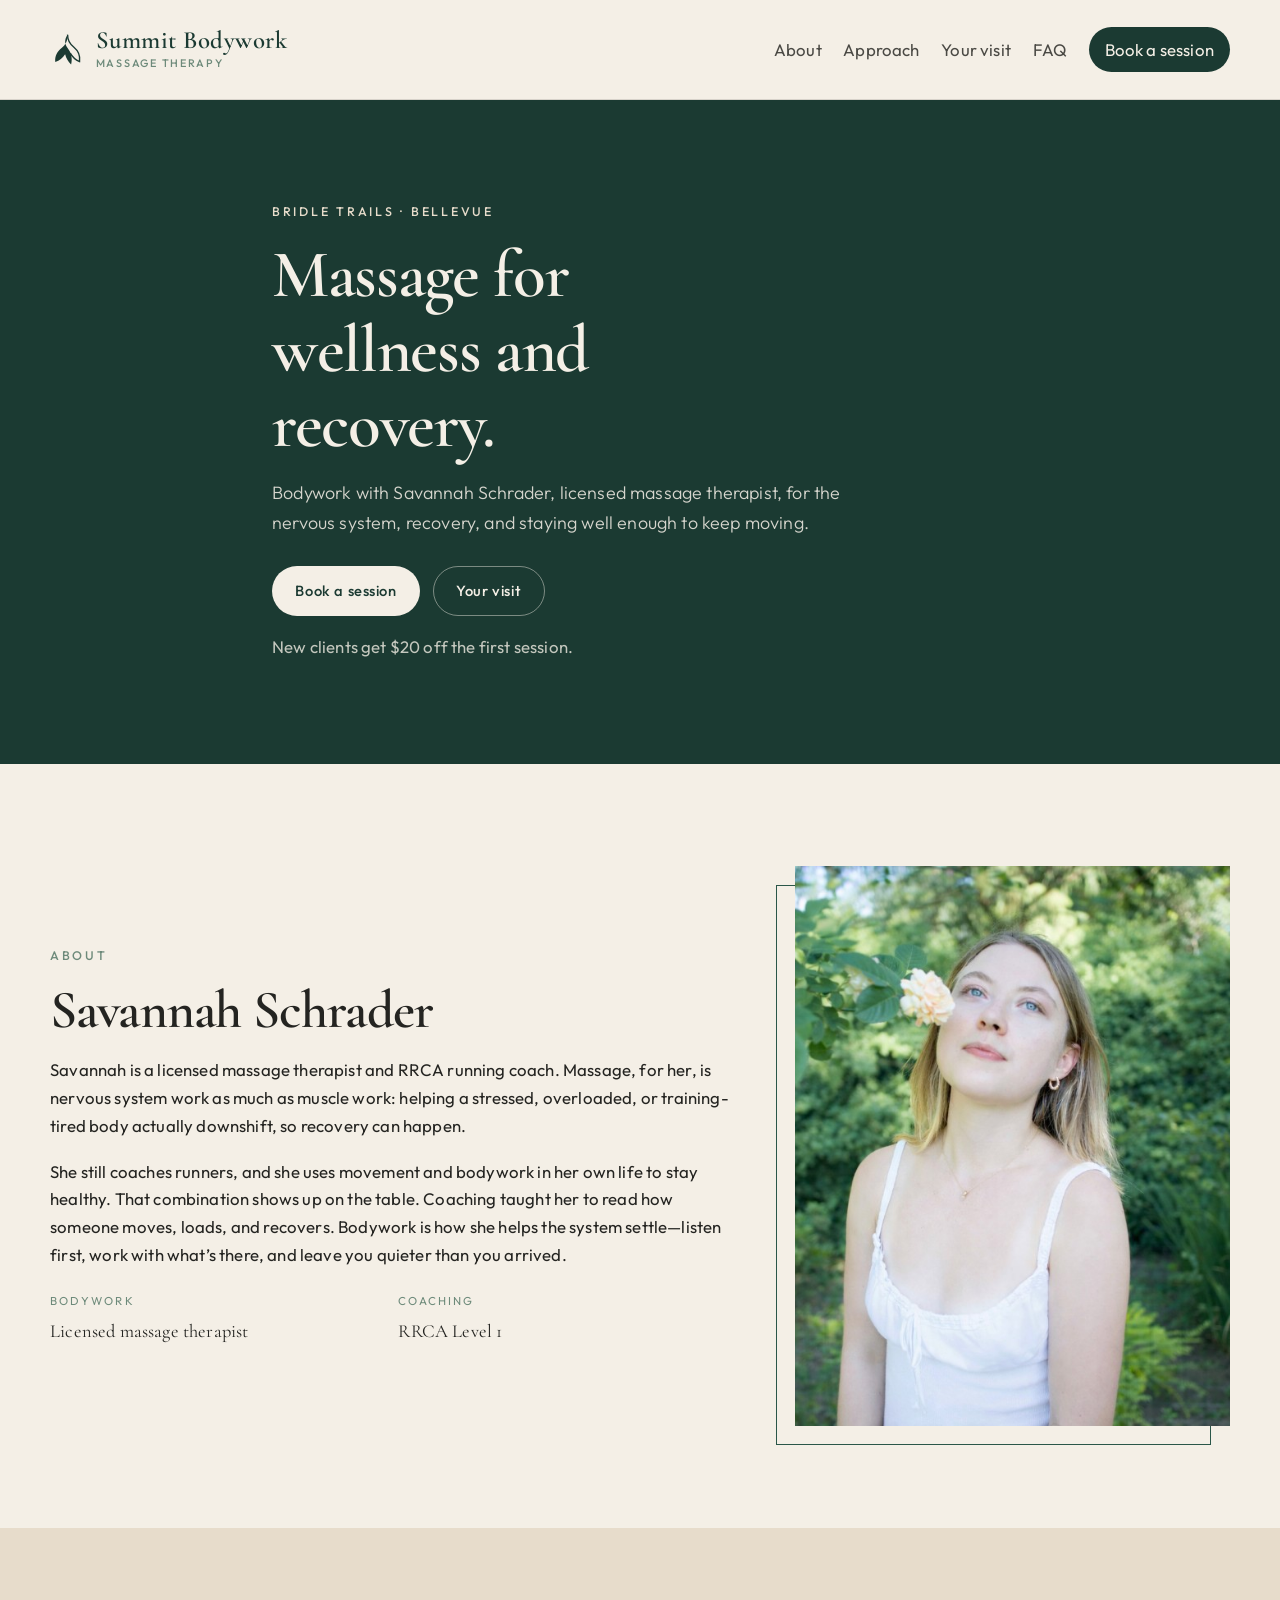
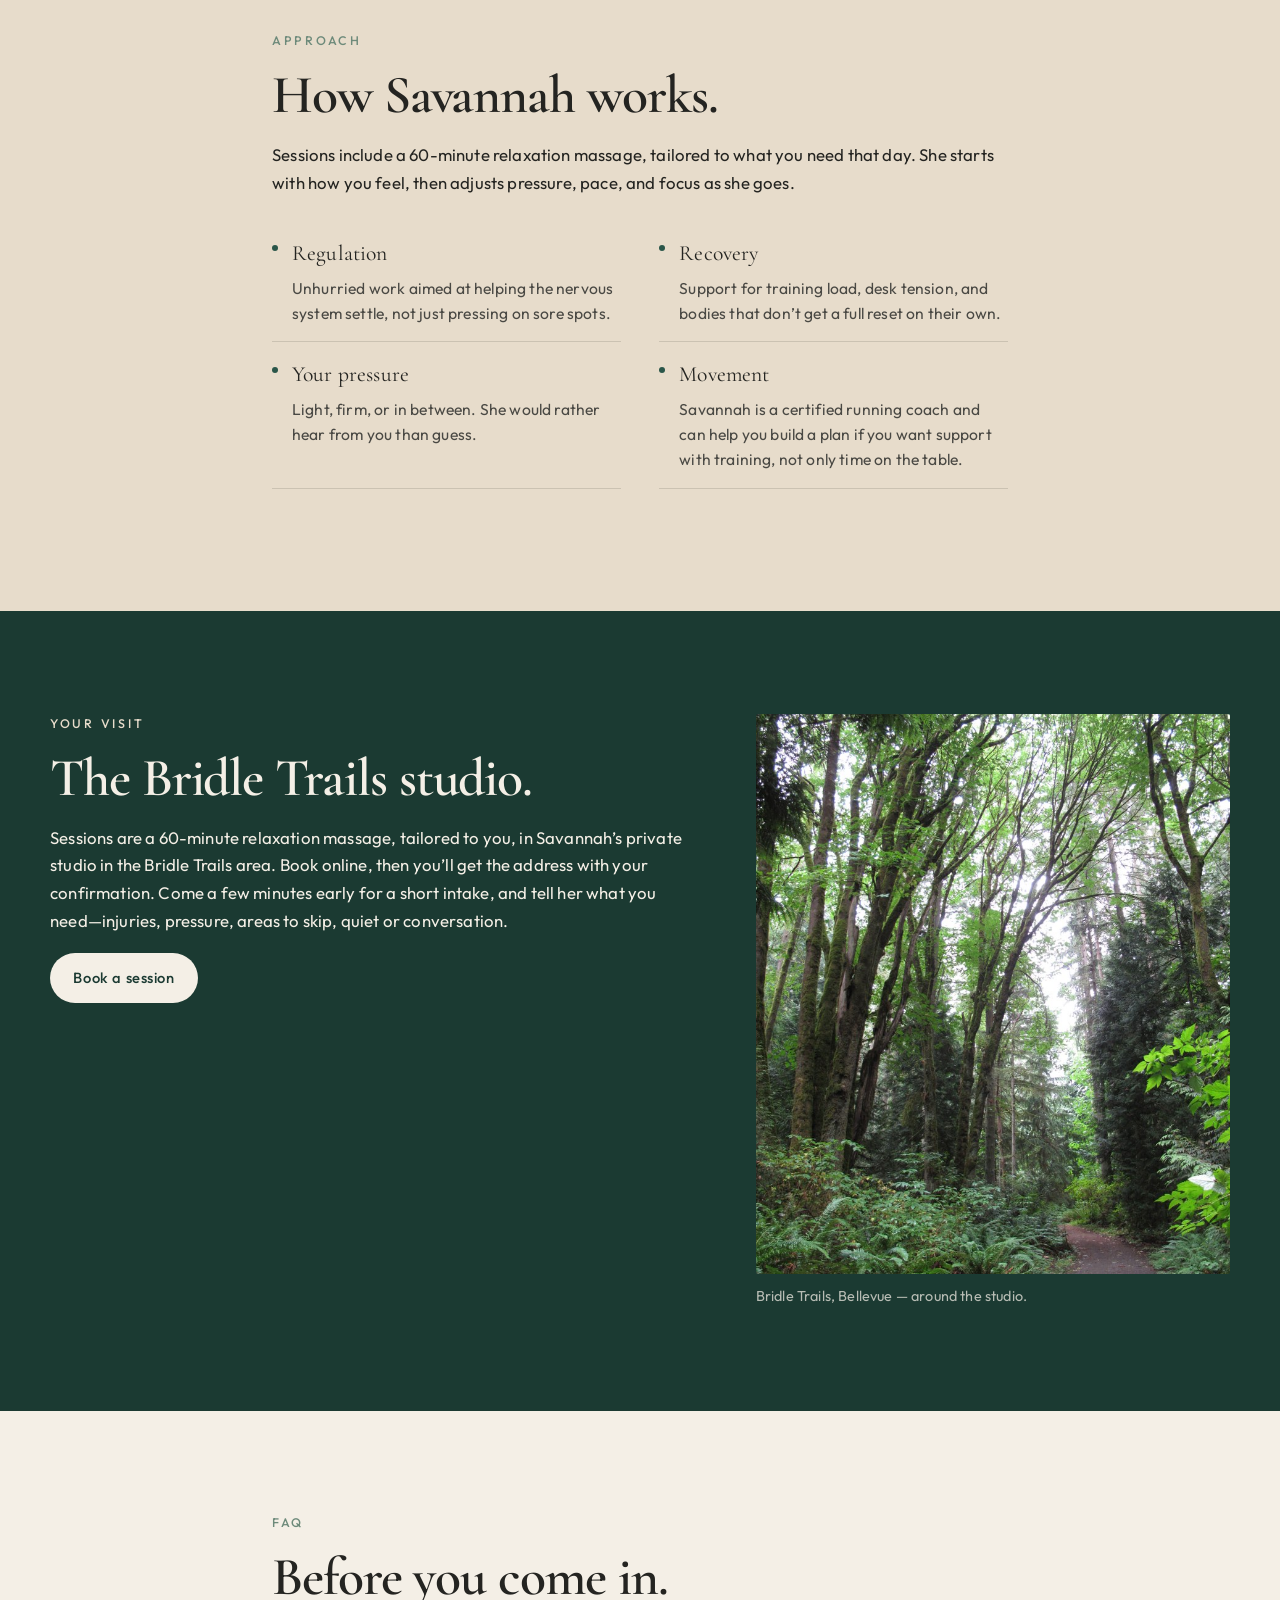
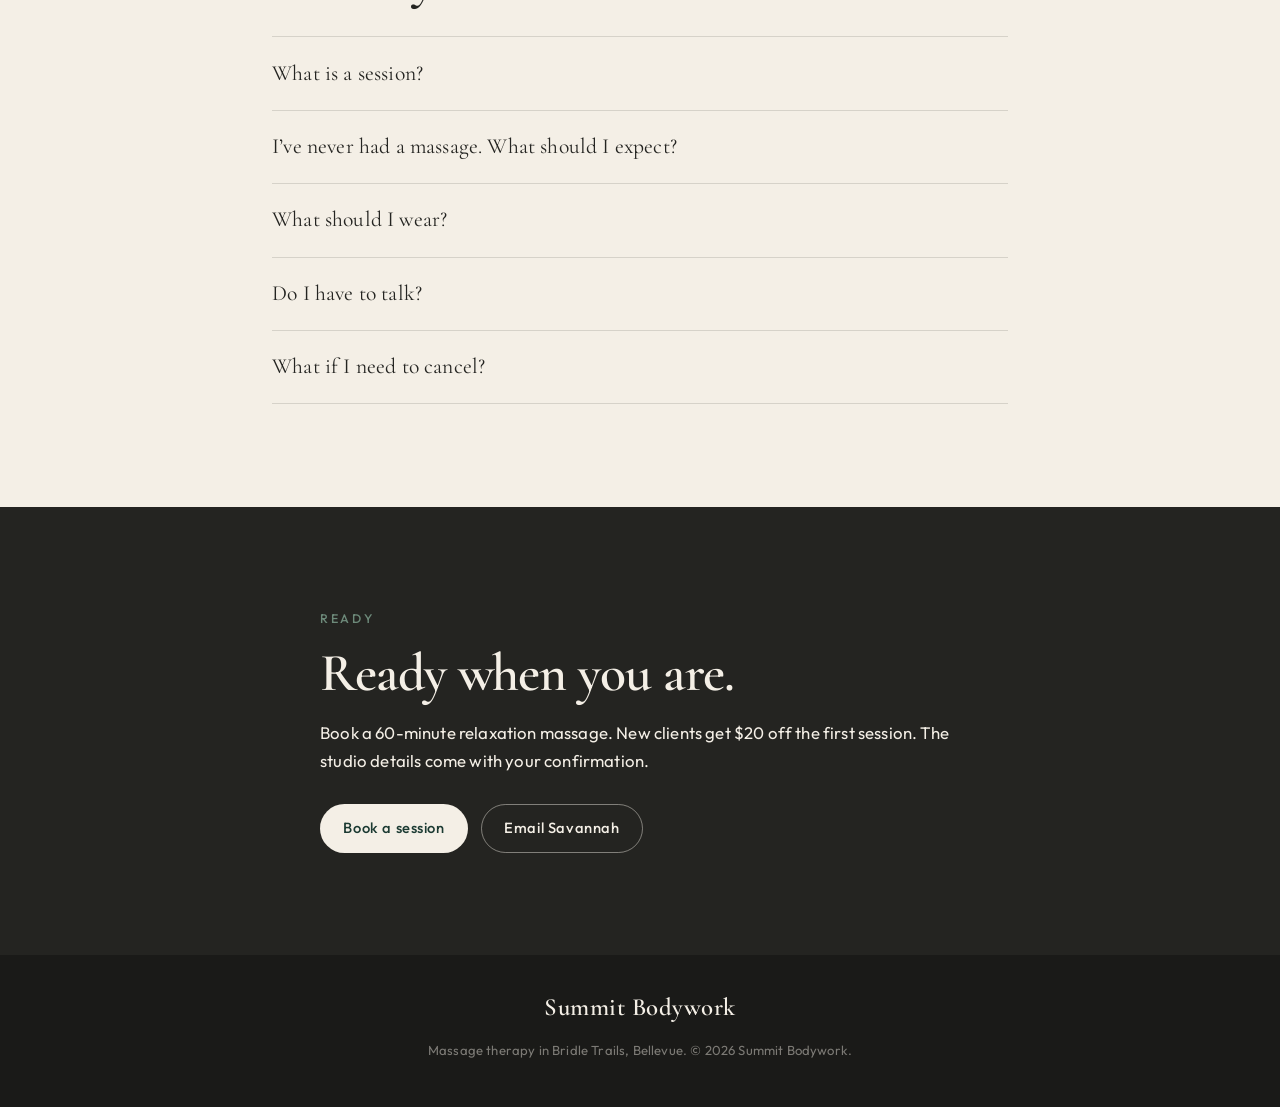
==== commit 0d99fa82: "Show the Bridle Trails studio photo and simplify visit details. New clients see  off, credentials re" ====
--- a/index.html
+++ b/index.html
@@ -4,7 +4,7 @@
   <meta charset="UTF-8">
   <meta name="viewport" content="width=device-width, initial-scale=1.0">
   <title>Summit Bodywork · Massage Therapy in Bridle Trails</title>
-  <meta name="description" content="Summit Bodywork is Savannah Schrader’s massage practice in Bridle Trails, Bellevue. Washington LMT. Book online for wellness and recovery sessions.">
+  <meta name="description" content="Summit Bodywork is Savannah Schrader’s massage practice in Bridle Trails, Bellevue. Licensed massage therapist. Book online for wellness and recovery sessions.">
   <meta name="theme-color" content="#1B3A32">
   <link rel="icon" href="assets/favicon.svg" type="image/svg+xml">
   <link rel="preconnect" href="https://fonts.googleapis.com">
@@ -49,11 +49,12 @@
       <div class="section-inner copy-measure reveal">
         <p class="eyebrow">Bridle Trails · Bellevue</p>
         <h1 id="intro-heading">Massage for wellness and recovery.</h1>
-        <p class="intro-lede">Bodywork with Savannah Schrader, Washington LMT, for the nervous system, recovery, and staying well enough to keep moving.</p>
+        <p class="intro-lede">Bodywork with Savannah Schrader, licensed massage therapist, for the nervous system, recovery, and staying well enough to keep moving.</p>
         <div class="hero-actions">
           <a class="btn btn-cream" href="https://calendly.com/savannahschrader65/30min" target="_blank" rel="noopener noreferrer" data-book>Book a session</a>
           <a class="btn btn-ghost" href="#visit">Your visit</a>
         </div>
+        <p class="intro-note">New clients get $20 off the first session.</p>
       </div>
     </section>
 
@@ -62,12 +63,12 @@
         <div class="about-copy reveal">
           <p class="eyebrow">About</p>
           <h2 id="about-heading">Savannah Schrader</h2>
-          <p>Savannah is a Washington LMT and RRCA running coach. Massage, for her, is nervous system work as much as muscle work: helping a stressed, overloaded, or training-tired body actually downshift, so recovery can happen.</p>
+          <p>Savannah is a licensed massage therapist and RRCA running coach. Massage, for her, is nervous system work as much as muscle work: helping a stressed, overloaded, or training-tired body actually downshift, so recovery can happen.</p>
           <p>She still coaches runners, and she uses movement and bodywork in her own life to stay healthy. That combination shows up on the table. Coaching taught her to read how someone moves, loads, and recovers. Bodywork is how she helps the system settle—listen first, work with what’s there, and leave you quieter than you arrived.</p>
           <dl class="creds">
             <div>
               <dt>Bodywork</dt>
-              <dd>Washington LMT</dd>
+              <dd>Licensed massage therapist</dd>
             </div>
             <div>
               <dt>Coaching</dt>
@@ -112,34 +113,13 @@
         <div class="reveal">
           <p class="eyebrow">Your visit</p>
           <h2 id="visit-heading">The Bridle Trails studio.</h2>
-          <p>Sessions are a 60-minute relaxation massage, tailored to you, in Savannah’s private studio. Book online, then you’ll get the address with your confirmation. Come a few minutes early for a short intake, and tell her what you need—injuries, pressure, areas to skip, quiet or conversation.</p>
+          <p>Sessions are a 60-minute relaxation massage, tailored to you, in Savannah’s private studio in the Bridle Trails area. Book online, then you’ll get the address with your confirmation. Come a few minutes early for a short intake, and tell her what you need—injuries, pressure, areas to skip, quiet or conversation.</p>
           <a class="btn btn-cream" href="https://calendly.com/savannahschrader65/30min" target="_blank" rel="noopener noreferrer" data-book>Book a session</a>
         </div>
-        <aside class="visit-card reveal">
-          <p class="eyebrow">Good to know</p>
-          <ul class="contact-details">
-            <li>
-              <span>Session</span>
-              60-minute relaxation massage
-            </li>
-            <li>
-              <span>Location</span>
-              <a href="https://maps.google.com/?q=Bridle+Trails+Bellevue+WA" rel="noopener noreferrer">Bridle Trails, Bellevue, Washington</a>
-            </li>
-            <li>
-              <span>Hours</span>
-              Monday, Tuesday, Thursday, and Friday, 9am–5pm
-            </li>
-            <li>
-              <span>Notice</span>
-              Please give at least 24 hours if you need to reschedule.
-            </li>
-            <li>
-              <span>Questions</span>
-              <a href="mailto:savannahschrader65@gmail.com">savannahschrader65@gmail.com</a>
-            </li>
-          </ul>
-        </aside>
+        <figure class="visit-photo reveal">
+          <img src="assets/bridle-trails.jpg" alt="A mossy forest path through ferns and trees in Bridle Trails, Bellevue">
+          <figcaption>Bridle Trails, Bellevue — around the studio.</figcaption>
+        </figure>
       </div>
     </section>
 
@@ -150,7 +130,7 @@
         <div class="faq-list">
           <details>
             <summary>What is a session?</summary>
-            <p>A 60-minute relaxation massage, tailored to what you need that day. Book online; the studio address comes with your confirmation.</p>
+            <p>A 60-minute relaxation massage, tailored to what you need that day. New clients get $20 off the first session. Book online; the studio address comes with your confirmation.</p>
           </details>
           <details>
             <summary>I’ve never had a massage. What should I expect?</summary>
@@ -176,7 +156,7 @@
       <div class="section-inner cta-close reveal">
         <p class="eyebrow">Ready</p>
         <h2 id="contact-heading">Ready when you are.</h2>
-        <p>Book a 60-minute relaxation massage. The studio details come with your confirmation.</p>
+        <p>Book a 60-minute relaxation massage. New clients get $20 off the first session. The studio details come with your confirmation.</p>
         <div class="hero-actions">
           <a class="btn btn-cream" href="https://calendly.com/savannahschrader65/30min" target="_blank" rel="noopener noreferrer" data-book>Book a session</a>
           <a class="btn btn-ghost" href="mailto:savannahschrader65@gmail.com">Email Savannah</a>
--- a/css/styles.css
+++ b/css/styles.css
@@ -321,6 +321,11 @@
   margin-top: 1.8rem;
 }
 
+.intro-note {
+  margin: 1.1rem 0 0;
+  color: rgba(244, 239, 230, 0.78);
+}
+
 .site-intro {
   background: var(--forest);
   color: var(--cream);
@@ -568,6 +573,24 @@
 .visit-steps p {
   margin: 0;
   color: rgba(244, 239, 230, 0.82);
+}
+
+.visit-photo {
+  margin: 0;
+}
+
+.visit-photo img {
+  width: 100%;
+  height: min(70vh, 560px);
+  object-fit: cover;
+  object-position: 50% 40%;
+  border-radius: 2px;
+}
+
+.visit-photo figcaption {
+  margin-top: 0.7rem;
+  font-size: 0.9rem;
+  color: rgba(244, 239, 230, 0.72);
 }
 
 .visit-card {
@@ -1027,8 +1050,13 @@
     margin-bottom: 3.4rem;
   }
 
-  .coaching-photo {
-    position: static;
+  .visit-photo {
+    order: -1;
+  }
+
+  .visit-photo img {
+    height: 64vw;
+    min-height: 260px;
   }
 
   .about-portrait {
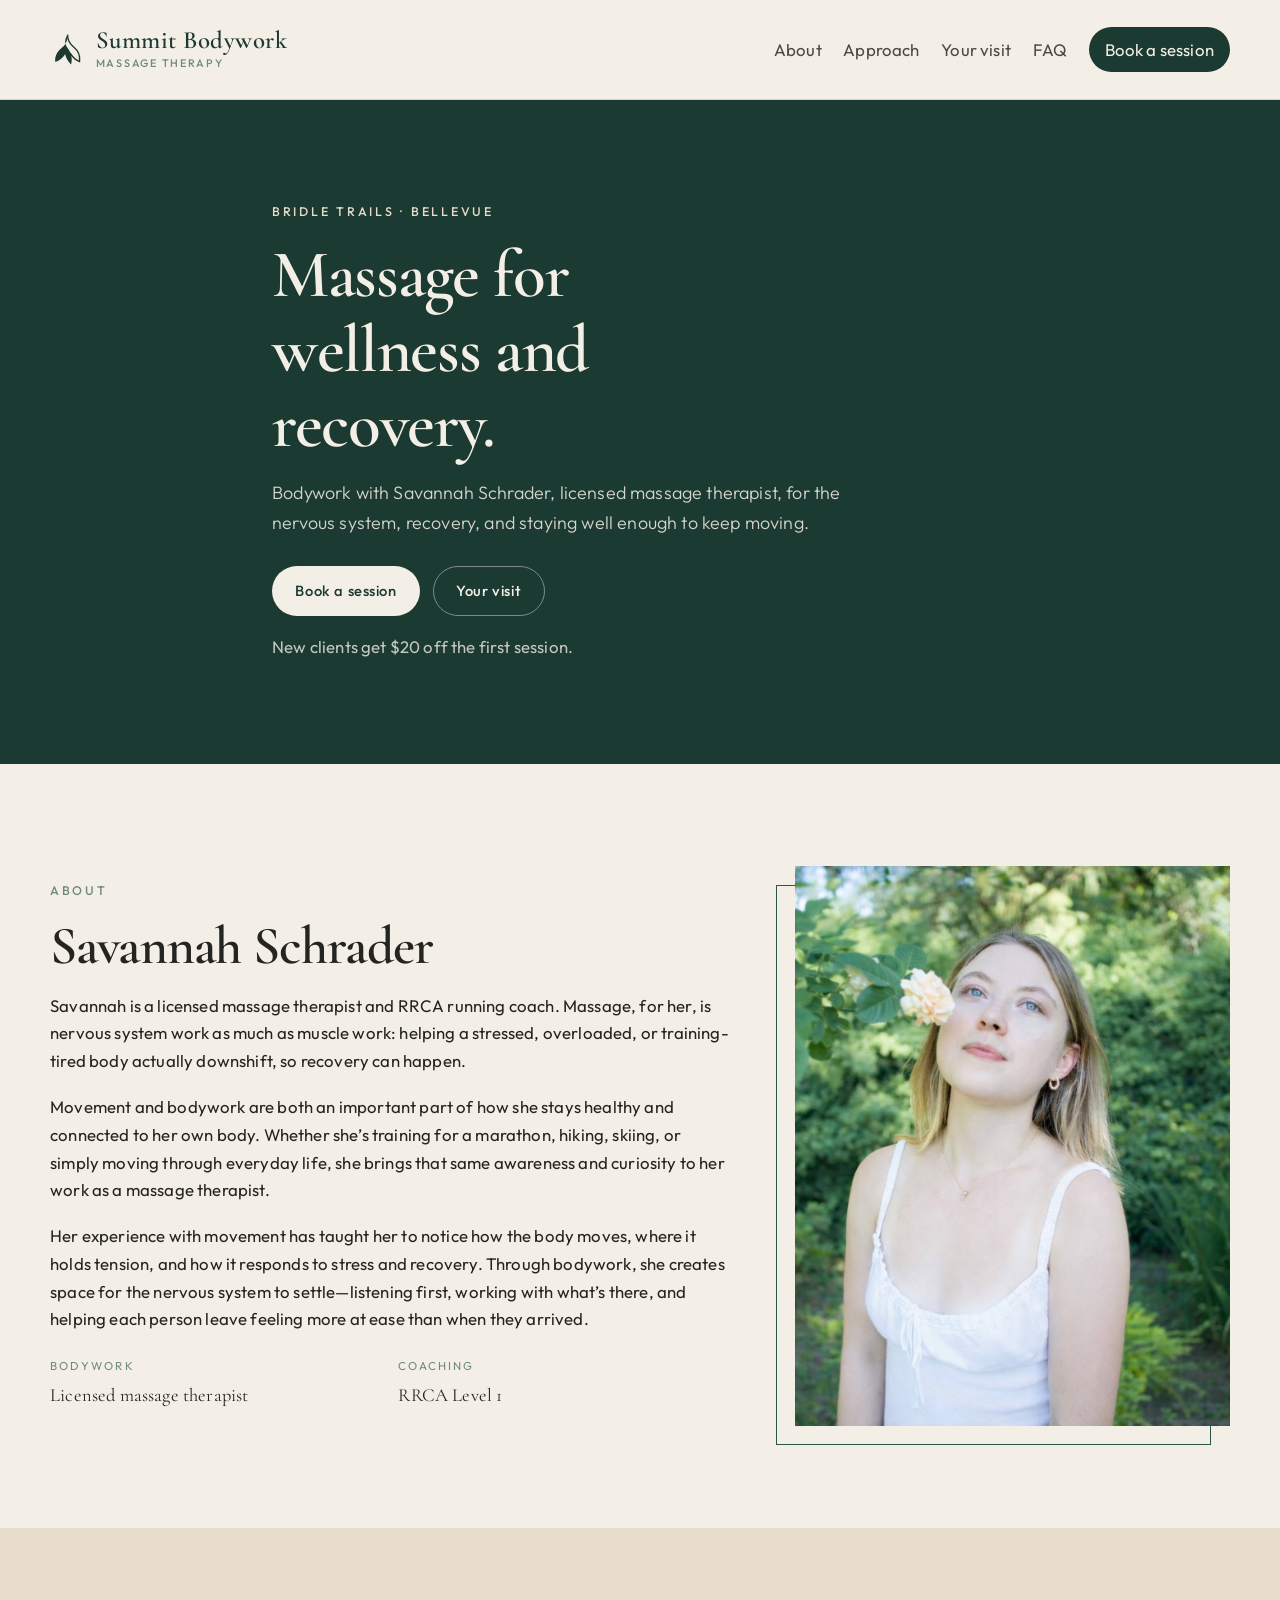
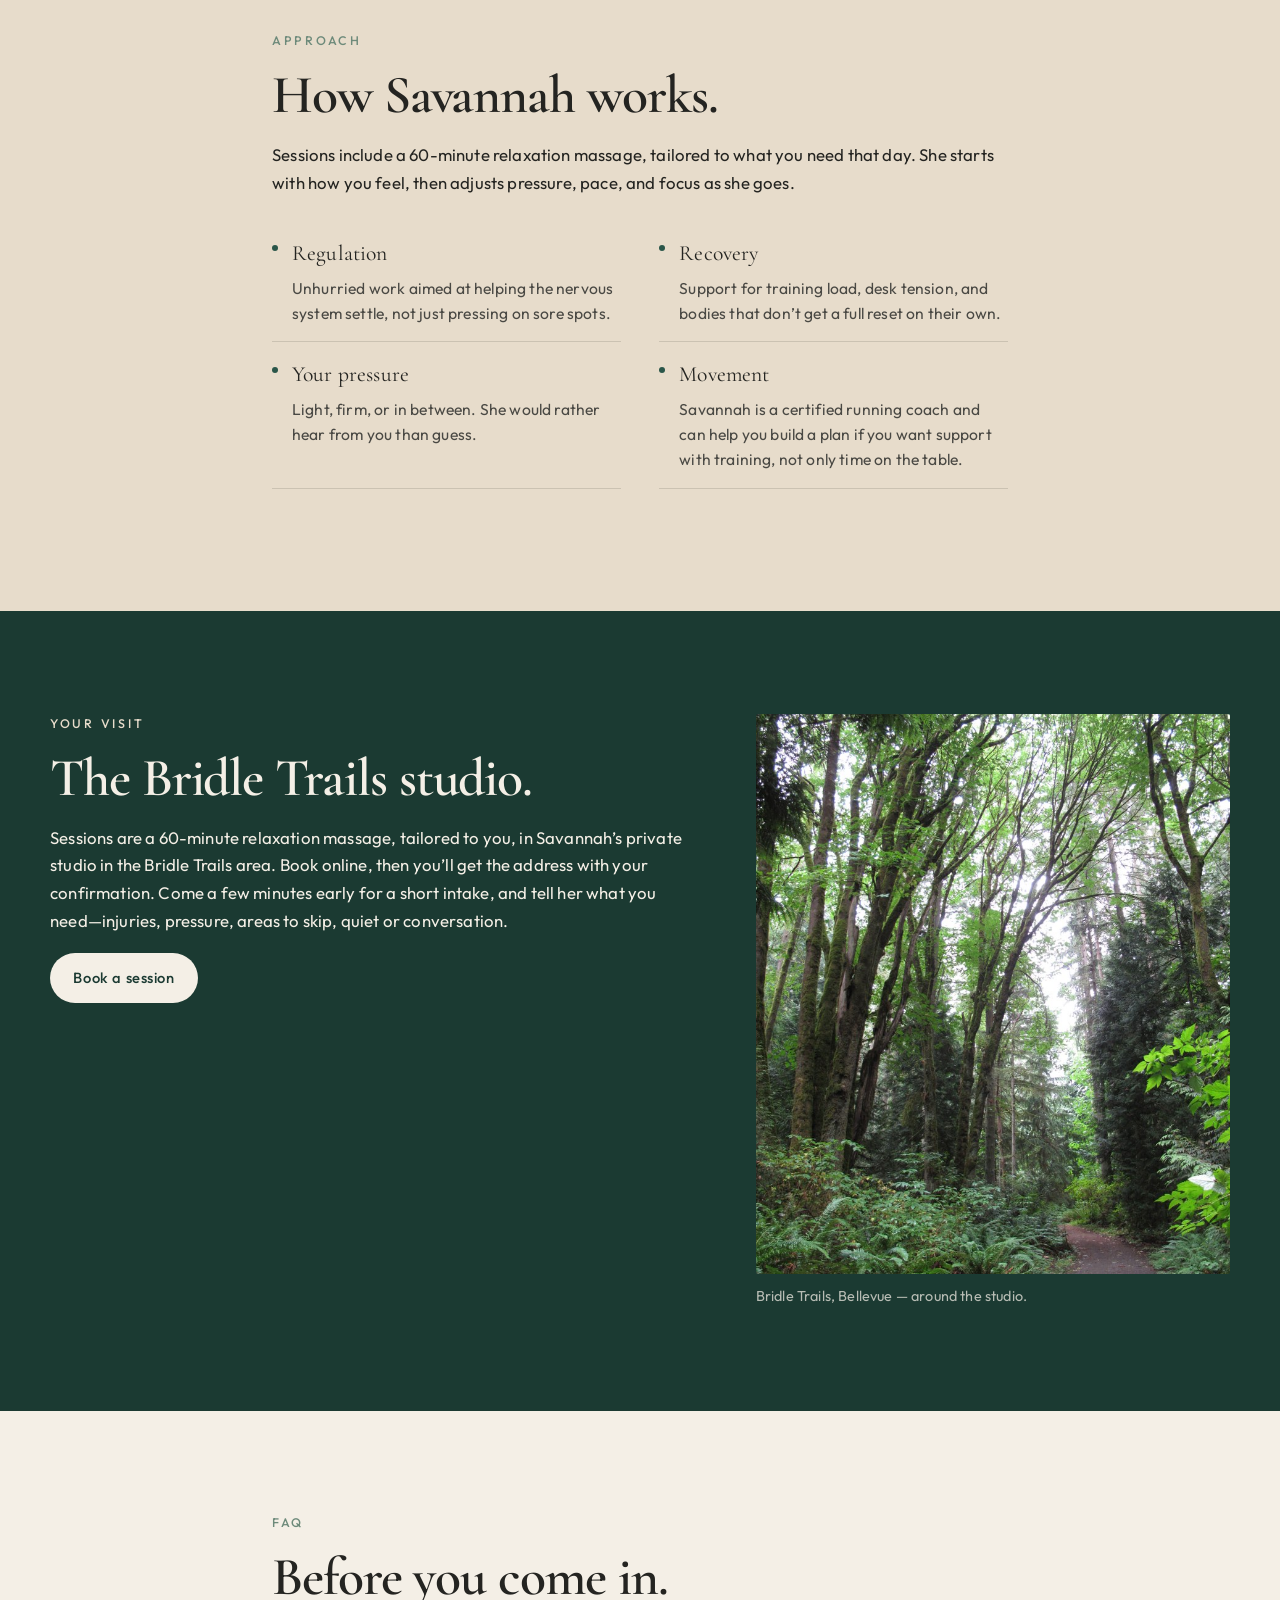
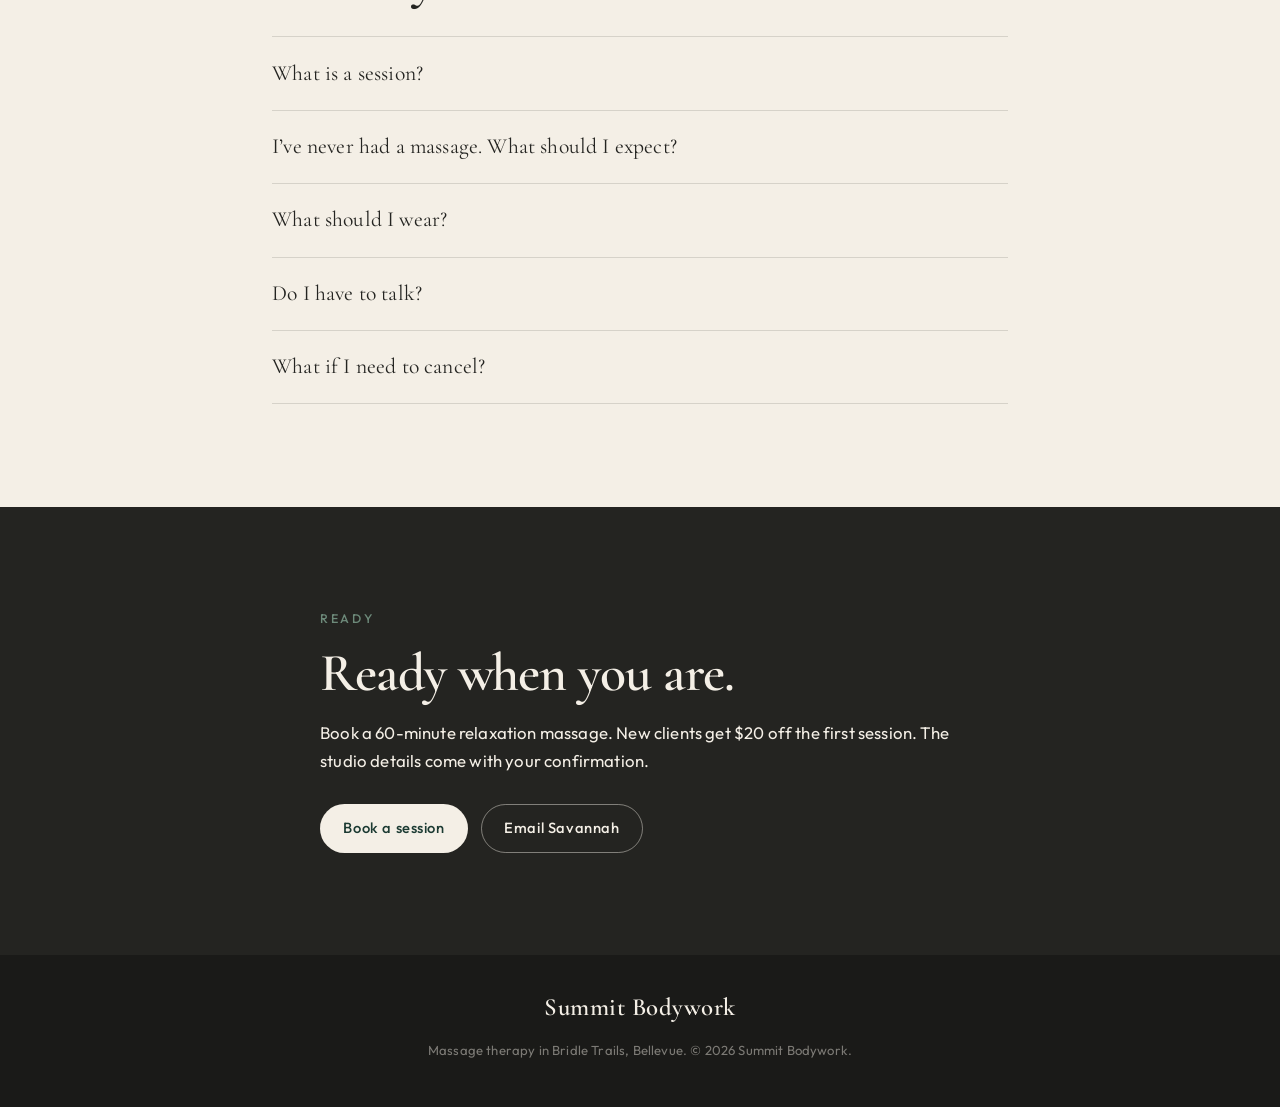
==== commit 50d0bc58: "Update the About copy on movement, bodywork, and nervous system care. Co-authored-by: Cursor <cursor" ====
--- a/index.html
+++ b/index.html
@@ -64,7 +64,8 @@
           <p class="eyebrow">About</p>
           <h2 id="about-heading">Savannah Schrader</h2>
           <p>Savannah is a licensed massage therapist and RRCA running coach. Massage, for her, is nervous system work as much as muscle work: helping a stressed, overloaded, or training-tired body actually downshift, so recovery can happen.</p>
-          <p>She still coaches runners, and she uses movement and bodywork in her own life to stay healthy. That combination shows up on the table. Coaching taught her to read how someone moves, loads, and recovers. Bodywork is how she helps the system settle—listen first, work with what’s there, and leave you quieter than you arrived.</p>
+          <p>Movement and bodywork are both an important part of how she stays healthy and connected to her own body. Whether she’s training for a marathon, hiking, skiing, or simply moving through everyday life, she brings that same awareness and curiosity to her work as a massage therapist.</p>
+          <p>Her experience with movement has taught her to notice how the body moves, where it holds tension, and how it responds to stress and recovery. Through bodywork, she creates space for the nervous system to settle—listening first, working with what’s there, and helping each person leave feeling more at ease than when they arrived.</p>
           <dl class="creds">
             <div>
               <dt>Bodywork</dt>
